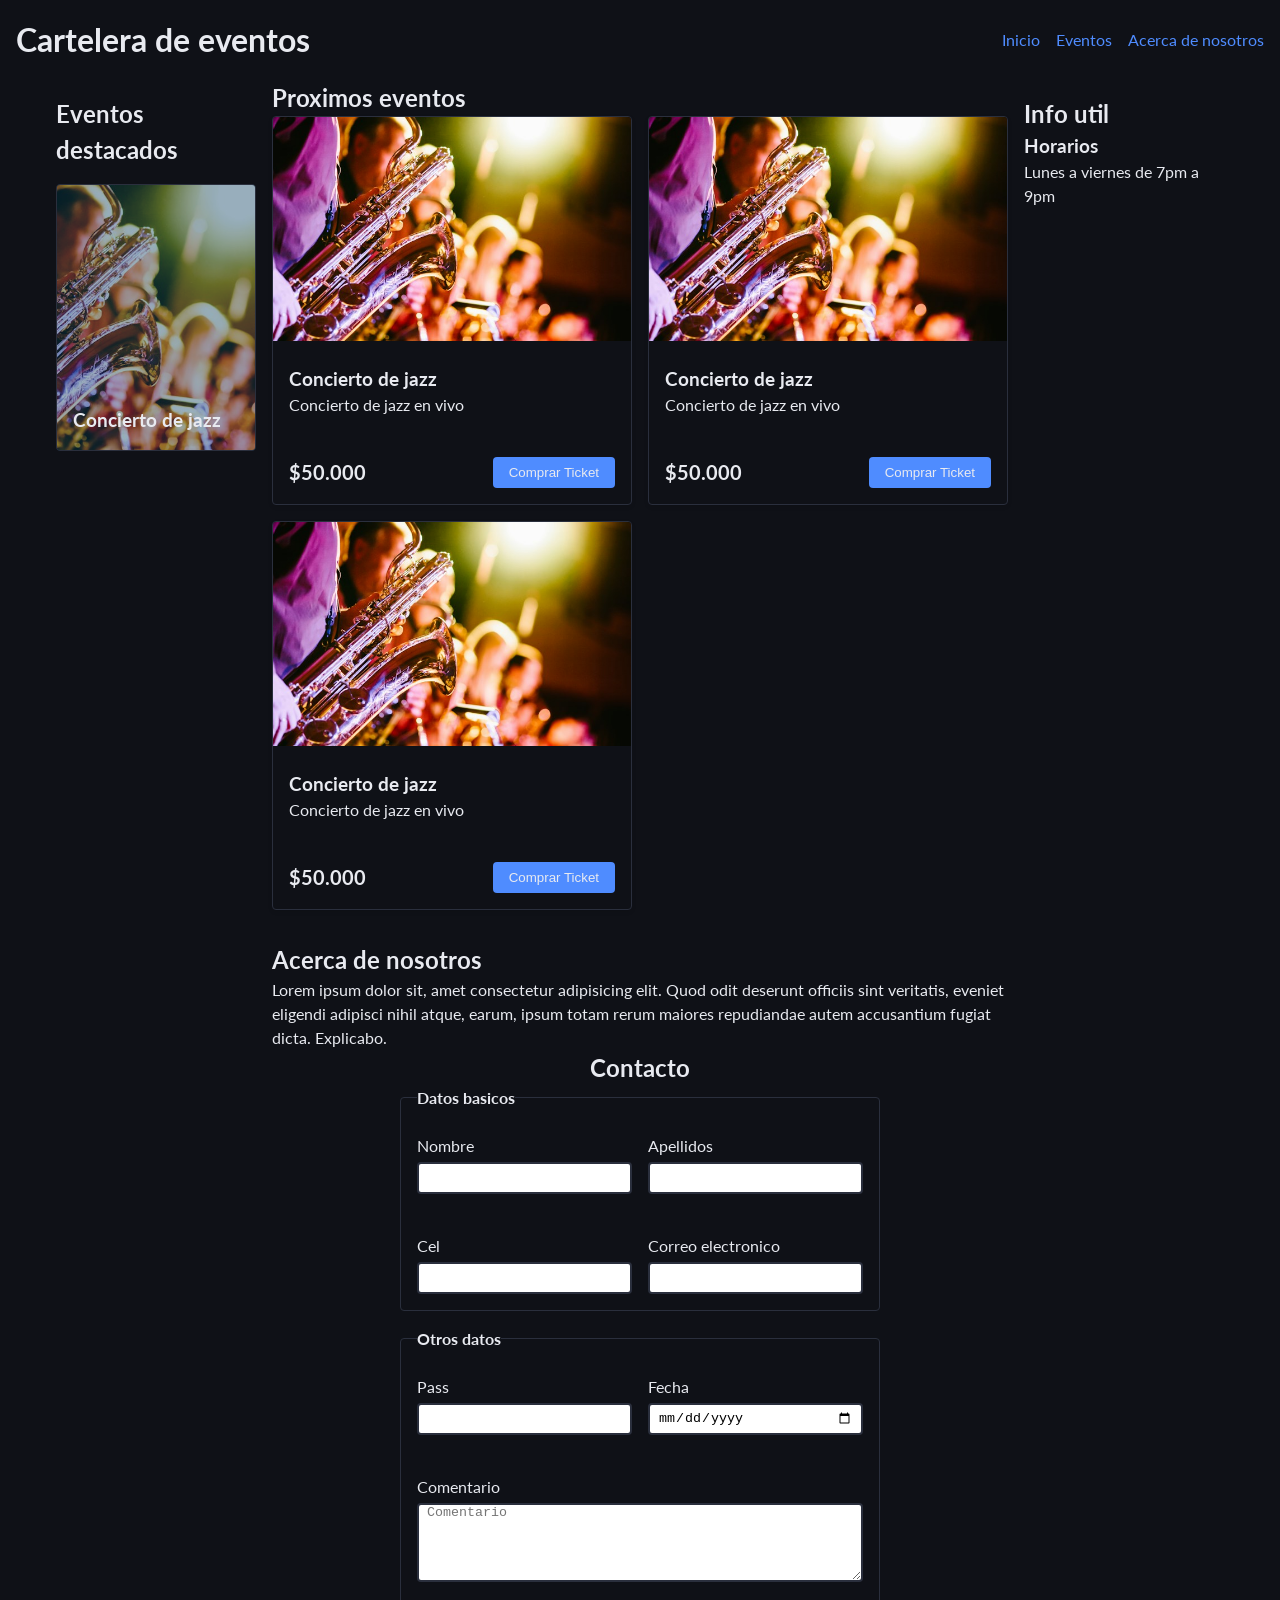
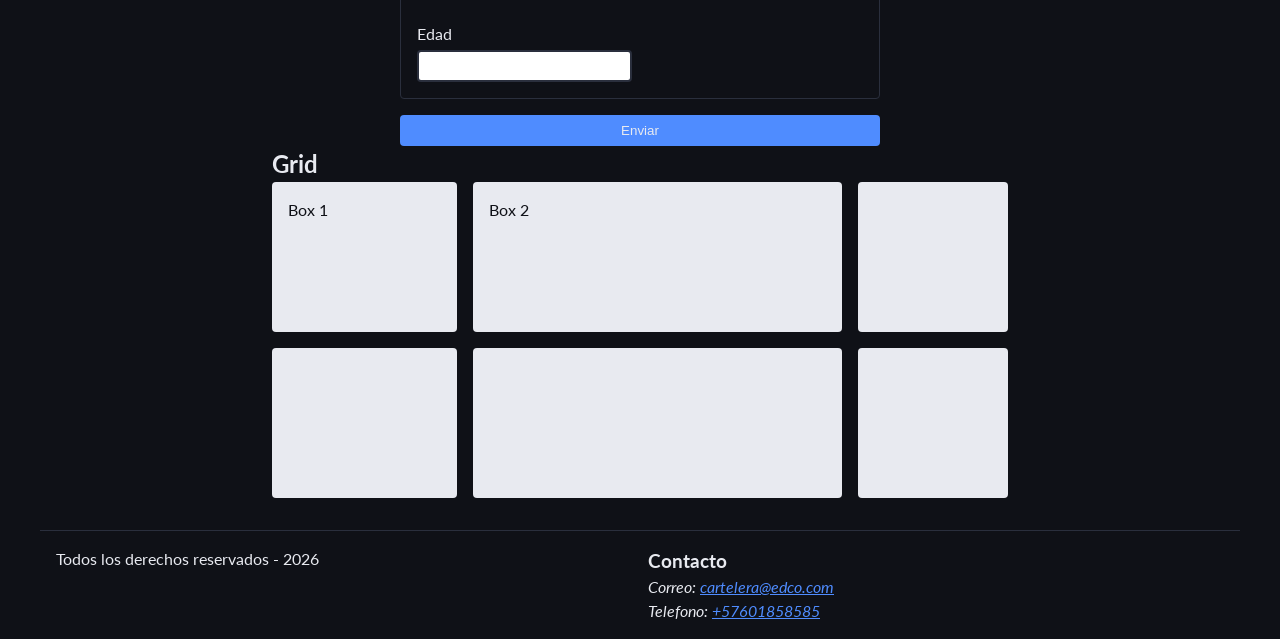
==== index.html @ 7d003e36 "feat: clase-8 Animaciones y transiciones CSS sobre la cartelera: botones, inputs, menú, tarjetas (ho" ====
<!DOCTYPE html>
<html lang="es">
    <head>
        <meta charset="UTF-8">
        <meta name="viewport" content="width=device-width, initial-scale=1.0">
        <meta name="description" content="Cartelera de eventos">
        <title>Cartelera</title>
        <link rel="stylesheet" href="styles.css">
        <link rel="icon" href="favicon.ico" type="image/x-icon">
        <link rel="preconnect" href="https://fonts.googleapis.com">
        <link rel="preconnect" href="https://fonts.gstatic.com" crossorigin>
        <link href="https://fonts.googleapis.com/css2?family=Lato:ital,wght@0,100;0,300;0,400;0,700;0,900;1,100;1,300;1,400;1,700;1,900&display=swap" rel="stylesheet">
        <script src="script.js" defer></script>
    </head>
    <body>
        <header class="header">    
            <h1>Cartelera de eventos</h1>
            <nav>
                <ul class="nav-list">
                    <li><a href="#home">Inicio</a></li>
                    <li><a href="#events">Eventos</a></li>
                    <li><a href="#aboutus">Acerca de nosotros</a></li>
                </ul>
            </nav>
        </header>
        <!-- Layout principal: CSS Grid de 3 columnas (áreas: featured | main | info).
             Cada hijo se posiciona con grid-area, ver .layout en styles.css -->
        <div class="layout">
            <aside class="aside aside--featured">
                <h2>Eventos destacados</h2>
                <!-- Tarjeta 3D: gira con hover (mouse) o focus-within (teclado/touch).
                     Estructura: escenario (perspective) > interior (preserve-3d) > 2 caras -->
                <div class="flip-card" tabindex="0" aria-label="Evento destacado: Concierto de jazz. Pasa el cursor o enfoca para ver detalles">
                    <div class="flip-card-inner">
                        <div class="flip-card-face flip-card-front">
                            <img class="flip-card-image" src="img/jazz.jpg" alt="">
                            <h3>Concierto de jazz</h3>
                        </div>
                        <div class="flip-card-face flip-card-back">
                            <h3>Concierto de jazz</h3>
                            <p>Viernes 2 de octubre, 8 pm</p>
                            <p>Teatro Colón</p>
                            <!-- .btn--pulse: único elemento con animación de pulso en la pantalla -->
                            <button class="btn btn--accent btn--pulse">Comprar</button>
                        </div>
                    </div>
                </div>
            </aside>
            <main id="home" class="main">
                <section id="events">
                    <h2>Proximos eventos</h2>
                    <!-- Grid de tarjetas: columnas automáticas con repeat(auto-fit, minmax()) -->
                    <div class="events-container">
                        <article class="card">
                            <!-- .card-media recorta el zoom de la imagen (overflow: hidden) y posiciona la etiqueta -->
                            <div class="card-media">
                                <img class="card-image" src="img/jazz.jpg" alt="Fila de saxofonistas tocando en un concierto">
                                <span class="card-tag">Ver detalles</span>
                            </div>
                            <div class="card-body">
                                <h3>Concierto de jazz</h3>
                                <p>Concierto de jazz en vivo</p>
                            </div>
                            <div class="card-actions">
                                <span class="card-price">$50.000</span>
                                <button class="btn btn--accent">Comprar Ticket</button>
                            </div>
                        </article>
                        <article class="card">
                            <!-- .card-media recorta el zoom de la imagen (overflow: hidden) y posiciona la etiqueta -->
                            <div class="card-media">
                                <img class="card-image" src="img/jazz.jpg" alt="Fila de saxofonistas tocando en un concierto">
                                <span class="card-tag">Ver detalles</span>
                            </div>
                            <div class="card-body">
                                <h3>Concierto de jazz</h3>
                                <p>Concierto de jazz en vivo</p>
                            </div>
                            <div class="card-actions">
                                <span class="card-price">$50.000</span>
                                <button class="btn btn--accent">Comprar Ticket</button>
                            </div>
                        </article>
                        <article class="card">
                            <!-- .card-media recorta el zoom de la imagen (overflow: hidden) y posiciona la etiqueta -->
                            <div class="card-media">
                                <img class="card-image" src="img/jazz.jpg" alt="Fila de saxofonistas tocando en un concierto">
                                <span class="card-tag">Ver detalles</span>
                            </div>
                            <div class="card-body">
                                <h3>Concierto de jazz</h3>
                                <p>Concierto de jazz en vivo</p>
                            </div>
                            <div class="card-actions">
                                <span class="card-price">$50.000</span>
                                <button class="btn btn--accent">Comprar Ticket</button>
                            </div>
                        </article>
                    </div>
                </section>
                <section id="aboutus" class="reveal">
                    <h2>Acerca de nosotros</h2>
                    <p>Lorem ipsum dolor sit, amet consectetur adipisicing elit. Quod odit deserunt officiis sint veritatis, eveniet eligendi adipisci nihil atque, earum, ipsum totam rerum maiores repudiandae autem accusantium fugiat dicta. Explicabo.</p>
                </section>
                <section id="contact" class="reveal">
                    <h2 class="title--blue">Contacto</h2>
                    <form class="form" action="/test"  method="post" >
                        <fieldset class="form-group">
                            <legend>Datos basicos</legend>
                            <div class="form-field">
                                <label for="nombre">Nombre</label>
                                <input type="text" id="nombre" name="nombre" required>
                            </div>
                            <div class="form-field">
                                <label for="apellido">Apellidos</label>
                                <input type="text" id="apellido" name="apellido" pattern="[A-Z]{3}-[0-9]{3}" required><br>
                            </div>
                            <div class="form-field">
                                <label for="telefono">Cel</label>
                                <input type="tel" id="telefono" name="telefono">
                            </div>
                            <div class="form-field">
                                <label for="email">Correo electronico</label>
                                <input type="email" id="email" name="email">
                            </div>
                        </fieldset>
                        <fieldset class="form-group">
                            <legend>Otros datos</legend>
                            <div class="form-field">
                                <label for="pass">Pass</label>
                                <input type="password" id="pass" name="pass"><br>
                            </div>
                            <div class="form-field">
                                <label for="date">Fecha</label>
                                <input type="date" id="date" name="date"><br>
                            </div>
                            <div class="form-field form-field--full">
                                <label for="comentario">Comentario</label>
                                <textarea rows="5" cols="10" id="comentario" name="comentario" placeholder="Comentario"></textarea><br>
                            </div>
                            <div class="form-field">
                                <label for="edad">Edad</label>
                                <input type="number" name="edad" id="edad" min="18" max="65">
                            </div>
                        </fieldset>

                        <button class="btn btn--accent"  type="submit">Enviar</button>
                    </form>
    
                </section>
                <section class="reveal">
                    <h2>Grid</h2>
                    <!-- Demo: grid explícito de 3 columnas (1fr 2fr 150px) con filas automáticas -->
                    <div class="grid-container">
                        <div class="box">
                            <p>Box 1</p>
                        </div>
                        <div class="box">
                            <p>Box 2</p>
                        </div>
                        <div class="box"></div>
                        <div class="box"></div>
                        <div class="box"></div>
                        <div class="box"></div>
                    </div>
                </section>
            </main>
            <aside class="aside aside--info">
                <h2>Info util</h2>
                <section>
                    <h3>Horarios</h3>
                    <p>Lunes a viernes de 7pm a 9pm</p>
                </section>
            </aside>
        </div>
        <!-- Footer: grid de columnas automáticas (derechos | contacto) -->
        <footer class="footer reveal">
            <p>Todos los derechos reservados - 2026</p>
            <div class="footer-contact">
                <h3>Contacto</h3>
                <address>
                    <p>Correo: <a href="mailto:cartelera@edco.com">cartelera@edco.com</a></p>
                    <p>Telefono: <a href="tel:+57601858585">+57601858585</a></p>
                </address>
            </div>
        </footer>
    </body>
</html>
---- styles.css ----
/* ==========================================================================
   Cartelera de eventos - Hoja de estilos principal
   Estrategia de layout:
   - CSS Grid para layouts bidimensionales (página, columnas, tarjetas, formulario).
   - Flexbox solo para alineaciones en una dimensión (header, nav, acciones de tarjeta).
   ========================================================================== */

/* Variables globales (design tokens) */
:root {
  --primary-color: #2589C9;
  --secondary-color: #063E5F;
  --accent-color: #4f8cff;
  --text-color: #e8eaf0;
  --white-color: #FFFFFF;
  --background-color: #0f1117;
  --border-color: #2a2f3d;
  --success-color: #38c172;
  --error-color: #ff6b6b;
  --space: 1rem;
  --max-width: 1200px;
  --sidebar-width: 12.5rem;   /* ancho de cada columna lateral en el layout */
  --header-offset: 6rem;      /* espacio que dejan los elementos sticky bajo el header */

  /* Tokens de movimiento (clase 8)
     Duraciones cortas para interfaces reactivas: techo 300-500ms.
     ease-out para elementos que entran, ease-in para los que salen. */
  --duration-fast: 150ms;
  --duration-base: 300ms;
  --duration-slow: 500ms;
  --ease-out: cubic-bezier(.22, 1, .36, 1);
  --ease-in-out: ease-in-out;
}

/* Reset/Normalize */
* {
  margin: 0;
  padding: 0;
  box-sizing: border-box;
}

/* Configuración base */
html {
  font-size: 16px;
  background-color: var(--background-color);
  color: var(--text-color);
}

/* --------------------------------------------------------------------------
   Grid de página: header / contenido / footer
   El body es un grid de una sola columna y tres filas. La fila central (1fr)
   absorbe el espacio sobrante, de modo que el footer siempre queda al final
   aunque haya poco contenido ("sticky footer").
   -------------------------------------------------------------------------- */
body {
  display: grid;
  /* minmax(0, 1fr): la columna nunca crece más que el viewport aunque un hijo
     tenga contenido ancho (evita scroll horizontal en móvil) */
  grid-template-columns: minmax(0, 1fr);
  grid-template-rows: auto 1fr auto; /* header | .layout | footer */
  min-height: 100vh;
  font-family: 'Lato', sans-serif;
  font-weight: 400;
  font-style: normal;
  background-color: var(--background-color);
  color: var(--text-color);
  line-height: 1.5;
}

h1, h2, h3 {
  color: var(--text-color);
}

a {
  color: var(--accent-color);
}

/* --------------------------------------------------------------------------
   Header (fila 1 del grid del body)
   Flexbox es suficiente aquí: solo alineamos título y nav en una línea.
   -------------------------------------------------------------------------- */
.header {
  display: flex;
  flex-wrap: wrap; /* en pantallas angostas el nav baja a una segunda línea */
  justify-content: space-between;
  align-items: center;
  gap: .5rem 1rem;
  position: sticky;
  top: 0;
  z-index: 10; /* que quede por encima de las tarjetas al hacer scroll */
  padding: 1rem;
  background-color: var(--background-color);
}

.nav-list {
  display: flex;
  flex-wrap: wrap;
  gap: 1rem;
  list-style: none;
}

/* Subrayado animado con ::after.
   La slide anima width 0 -> 100% (provoca reflow); aquí usamos transform: scaleX,
   que se compone en GPU y cumple la regla "mueve con transform, no con width". */
.nav-list a {
  position: relative;
  padding-bottom: .25rem;
  text-decoration: none;
}

.nav-list a::after {
  content: '';
  position: absolute;
  left: 0;
  bottom: 0;
  width: 100%;              /* tamaño final fijo, lo que se anima es la escala */
  height: 2px;
  background-color: var(--accent-color);
  transform: scaleX(0);
  transform-origin: left;   /* la línea crece desde la izquierda */
  transition: transform var(--duration-base) var(--ease-out);
}

.nav-list a:hover::after,
.nav-list a:focus-visible::after {
  transform: scaleX(1);
}

/* --------------------------------------------------------------------------
   Layout de contenido (fila 2 del grid del body): 3 columnas con áreas nombradas
   
   |  featured  |        main        |   info   |
   
   - minmax(0, 1fr) evita que la columna central crezca por contenido ancho
     (por defecto 1fr equivale a minmax(auto, 1fr) y puede desbordar).
   - align-items: start evita que los asides se estiren a toda la altura de la
     fila; sin esto, position: sticky no tiene espacio para "pegarse".
   -------------------------------------------------------------------------- */
.layout {
  display: grid;
  grid-template-columns: var(--sidebar-width) minmax(0, 1fr) var(--sidebar-width);
  grid-template-areas: "featured main info";
  column-gap: 1rem;
  align-items: start;
  width: 100%;
  max-width: var(--max-width);
  margin: 0 auto;
  padding: 0 1rem;
}

/* Cada hijo del layout se ubica por nombre de área, no por orden en el HTML */
.main {
  grid-area: main;
}

.aside {
  position: sticky;
  top: var(--header-offset);
}

.aside--featured {
  grid-area: featured;
}

.aside--info {
  grid-area: info;
}

/* Tablet: el contenido principal ocupa todo el ancho y los asides bajan en 2 columnas */
@media (max-width: 900px) {
  .layout {
    grid-template-columns: repeat(2, minmax(0, 1fr));
    grid-template-areas:
      "main     main"
      "featured info";
    row-gap: 2rem;
  }

  /* En filas apiladas ya no tiene sentido el sticky */
  .aside {
    position: static;
  }
}

/* Móvil: una sola columna, en orden de lectura */
@media (max-width: 600px) {
  .layout {
    grid-template-columns: minmax(0, 1fr);
    grid-template-areas:
      "main"
      "featured"
      "info";
  }
}

/* --------------------------------------------------------------------------
   Sección de eventos: grid de tarjetas responsive sin media queries
   repeat(auto-fit, minmax(...)) crea tantas columnas como quepan de mínimo
   18rem y reparte el sobrante. min(18rem, 100%) evita desbordar en pantallas
   más angostas que 18rem.
   -------------------------------------------------------------------------- */
#events {
  margin-bottom: 2rem;
}

.events-container {
  display: grid;
  grid-template-columns: repeat(auto-fit, minmax(min(18rem, 100%), 1fr));
  gap: 1rem;
}

/* Card: grid de 3 filas (imagen | cuerpo | acciones).
   La fila central en 1fr empuja las acciones al fondo, así todas las tarjetas
   de una misma fila alinean su botón aunque el texto tenga distinta longitud. */
.card {
  display: grid;
  grid-template-rows: auto 1fr auto;
  gap: .5rem;
  border: 1px solid var(--border-color);
  border-radius: 4px;
  box-shadow: 0 2px 4px rgba(0, 0, 0, 0.1);
  overflow: hidden;
  /* La transición se declara en el estado BASE, no en :hover,
     para que también se anime al salir del hover */
  transition:
    transform var(--duration-base) var(--ease-out),
    box-shadow var(--duration-base) ease;
  /* Entrada escalonada: cada tarjeta ejecuta fade-up con un delay distinto.
     "both" (animation-fill-mode) aplica el primer keyframe antes de empezar
     y conserva el último al terminar: evita el parpadeo inicial. */
  animation: fade-up .6s var(--ease-out) both;
}

.card:nth-child(1) { animation-delay: .1s; }
.card:nth-child(2) { animation-delay: .2s; }
.card:nth-child(3) { animation-delay: .3s; }

/* Elevación: translateY + sombra más profunda. No usamos top ni margin. */
.card:hover {
  transform: translateY(-5px);
  box-shadow: 0 10px 20px rgba(0, 0, 0, 0.35);
}

/* Contenedor de la imagen: recorta el zoom y posiciona la etiqueta */
.card-media {
  position: relative;
  overflow: hidden;
}

.card-image {
  display: block;
  width: 100%;
  object-fit: cover;
  aspect-ratio: 16 / 10;
  transition:
    transform var(--duration-slow) ease,
    filter var(--duration-slow) ease;
}

/* Patrón galería: el hover del PADRE dispara cambios en los HIJOS */
.card:hover .card-image {
  transform: scale(1.08);
  filter: brightness(1.1) contrast(1.05);
}

/* Etiqueta que sube desde abajo. La slide anima bottom: -100% -> 0;
   aquí translateY(100%) -> 0 hace lo mismo sin recalcular layout. */
.card-tag {
  position: absolute;
  left: 0;
  right: 0;
  bottom: 0;
  padding: .5rem 1rem;
  background-color: rgba(0, 0, 0, 0.7);
  color: var(--white-color);
  font-size: .875rem;
  transform: translateY(100%);
  transition: transform var(--duration-base) var(--ease-out);
}

.card:hover .card-tag {
  transform: translateY(0);
}

.card-body {
  padding: 1rem;
}

/* Acciones: una sola línea, precio a la izquierda y botón a la derecha */
.card-actions {
  padding: 1rem;
  display: flex;
  justify-content: space-between;
  align-items: center;
}

.card-price {
  font-weight: bold;
  font-size: 1.25rem;
}

/* --------------------------------------------------------------------------
   Formulario de contacto
   -------------------------------------------------------------------------- */
#contact {
  display: flex;
  flex-direction: column;
  align-items: center;
}

.form {
  display: flex;
  flex-direction: column;
  gap: 1rem;
  width: min(30rem, 100%); /* nunca más ancho que su contenedor */
}

/* :focus es accesibilidad: reemplazamos el outline por un borde + halo
   animados, nunca lo eliminamos sin sustituto */
form input,
form textarea {
  border: 2px solid var(--border-color);
  border-radius: 4px;
  padding: 0 .5rem;
  transition:
    border-color var(--duration-base) ease,
    box-shadow var(--duration-base) ease;
}

form input {
  height: 2rem;
}

form input:focus,
form textarea:focus {
  outline: none;
  border-color: var(--accent-color);
  box-shadow: 0 0 0 3px rgba(79, 140, 255, 0.25);
}

/* Cada fieldset es un grid de campos: 2 columnas en desktop, 1 en móvil,
   calculado automáticamente con auto-fit. */
.form-group {
  display: grid;
  grid-template-columns: repeat(auto-fit, minmax(min(12rem, 100%), 1fr));
  gap: .75rem 1rem;
  padding: 1rem;
  border: 1px solid var(--border-color);
  border-radius: 4px;
}

.form-group legend {
  font-weight: bold;
  margin-bottom: .5rem;
}

/* Campo: etiqueta encima del input */
.form-field {
  display: flex;
  flex-direction: column;
  gap: .25rem;
}

/* Campos anchos (ej. textarea) ocupan todas las columnas del fieldset */
.form-field--full {
  grid-column: 1 / -1;
}

/* --------------------------------------------------------------------------
   Sección demo "Grid"
   - Columnas mixtas: fracciones (1fr, 2fr) y una fija de 150px.
   - grid-auto-rows define la altura de las filas implícitas, en lugar de fijar
     un height al contenedor, para que crezcan si el contenido lo necesita.
   -------------------------------------------------------------------------- */
.grid-container {
  display: grid;
  grid-template-columns: 1fr 2fr 150px;
  grid-auto-rows: minmax(150px, auto);
  gap: 1rem;
}

.box {
  /* Variables CSS como "parámetros" de la transformación.
     El hover cambia las variables, no el transform: un solo lugar que ajustar.
     Prueba en consola: document.documentElement.style.setProperty('--escala', '1.5') */
  --escala: 1;
  --rotacion: 0deg;
  padding: 1rem;
  border-radius: 4px;
  background-color: var(--text-color);
  color: var(--background-color); /* contraste: fondo claro, texto oscuro */
  transform: scale(var(--escala)) rotate(var(--rotacion));
  transition: transform var(--duration-base) var(--ease-out);
}

.box:hover {
  --escala: 1.05;
  --rotacion: 2deg;
}

/* --------------------------------------------------------------------------
   Footer (fila 3 del grid del body)
   Columnas automáticas: derechos y contacto lado a lado, apilados en móvil.
   -------------------------------------------------------------------------- */
.footer {
  display: grid;
  grid-template-columns: repeat(auto-fit, minmax(min(15rem, 100%), 1fr));
  gap: 1rem;
  width: 100%;
  max-width: var(--max-width);
  margin: 2rem auto 0;
  padding: 1rem;
  border-top: 1px solid var(--border-color);
}

/* --------------------------------------------------------------------------
   Botones
   -------------------------------------------------------------------------- */
/* transition: [propiedad] [duración] [timing-function] [delay]
   Dos propiedades con duraciones distintas en la misma declaración. */
.btn {
  padding: .5rem 1rem;
  border: none;
  border-radius: 4px;
  cursor: pointer;
  transition:
    background-color var(--duration-base) ease,
    transform var(--duration-fast) ease;
}

/* :hover -> se eleva; :active -> vuelve a su sitio mientras se pulsa */
.btn:hover {
  transform: translateY(-3px);
}

.btn:active {
  transform: translateY(0);
}

/* Foco visible solo con teclado (focus-visible), no al hacer clic */
.btn:focus-visible {
  outline: 2px solid var(--white-color);
  outline-offset: 2px;
}

.btn--primary {
  background-color: var(--primary-color);
}

.btn--secondary {
  background-color: var(--secondary-color);
}

.btn--accent {
  background-color: var(--accent-color);
  color: var(--text-color);
}

.btn--accent:hover {
  background-color: var(--primary-color);
}

/* Pulso: llama la atención sobre UNA acción principal. Si todo pulsa, nada destaca. */
.btn--pulse {
  animation: pulso 2s infinite;
}

/* ==========================================================================
   Animaciones (clase 8)
   Criterio: solo animamos transform, opacity, color, filter y box-shadow.
   Nunca width, height, top o left (provocan reflow en cada frame).
   ========================================================================== */

/* --------------------------------------------------------------------------
   @keyframes: dos pasos. 1) declarar la secuencia, 2) aplicarla con animation.
   Error común: declarar el @keyframes y olvidar la propiedad animation.
   -------------------------------------------------------------------------- */

/* Entrada: aparece subiendo. from/to equivale a 0%/100%. */
@keyframes fade-up {
  from {
    opacity: 0;
    transform: translateY(20px);
  }
  to {
    opacity: 1;
    transform: none;
  }
}

/* Pulso: el halo (box-shadow con spread) crece y se desvanece */
@keyframes pulso {
  0% {
    transform: scale(1);
    box-shadow: 0 0 0 0 rgba(79, 140, 255, 0.7);
  }
  70% {
    transform: scale(1.05);
    box-shadow: 0 0 0 10px rgba(79, 140, 255, 0);
  }
  100% {
    transform: scale(1);
    box-shadow: 0 0 0 0 rgba(79, 140, 255, 0);
  }
}

/* --------------------------------------------------------------------------
   Tarjeta 3D (Eventos destacados)
   Tres piezas: perspective en el escenario (padre), transform-style: preserve-3d
   en el interior que gira, y backface-visibility: hidden en cada cara.
   -------------------------------------------------------------------------- */
.flip-card {
  perspective: 1000px;      /* profundidad: menor valor = efecto más exagerado */
  aspect-ratio: 3 / 4;
  margin-top: 1rem;
  cursor: pointer;
  border-radius: 4px;
}

.flip-card:focus-visible {
  outline: 2px solid var(--accent-color);
  outline-offset: 4px;
}

.flip-card-inner {
  position: relative;
  height: 100%;
  transform-style: preserve-3d;   /* los hijos conservan su posición en 3D */
  transition: transform .8s var(--ease-in-out);
  /* will-change reserva memoria en GPU: úsalo solo en elementos concretos
     que sabes que se animarán, nunca en un selector global */
  will-change: transform;
}

/* El giro lo dispara el hover del escenario o el foco (teclado / touch) */
.flip-card:hover .flip-card-inner,
.flip-card:focus-within .flip-card-inner {
  transform: rotateY(180deg);
}

.flip-card-face {
  position: absolute;
  inset: 0;                       /* top/right/bottom/left: 0 */
  display: grid;
  align-content: end;
  gap: .5rem;
  padding: 1rem;
  border: 1px solid var(--border-color);
  border-radius: 4px;
  overflow: hidden;
  backface-visibility: hidden;    /* oculta la cara cuando está de espaldas */
}

.flip-card-front {
  background-color: var(--secondary-color);
}

.flip-card-image {
  position: absolute;
  inset: 0;
  width: 100%;
  height: 100%;
  object-fit: cover;
  opacity: .6;
}

.flip-card-front h3 {
  position: relative;             /* por encima de la imagen */
}

/* La cara trasera nace ya girada 180°; al girar el interior queda de frente */
.flip-card-back {
  background-color: var(--secondary-color);
  transform: rotateY(180deg);
}

/* --------------------------------------------------------------------------
   Reveal al hacer scroll
   CSS define los dos estados; script.js solo añade la clase .is-visible con
   Intersection Observer. El prefijo .js (puesto por el script) garantiza que
   si JavaScript no carga, el contenido se ve igual.
   -------------------------------------------------------------------------- */
.js .reveal {
  opacity: 0;
  transform: translateY(30px);
  transition:
    opacity .6s ease,
    transform .6s var(--ease-out);
}

.js .reveal.is-visible {
  opacity: 1;
  transform: none;
}

/* --------------------------------------------------------------------------
   Accesibilidad: movimiento reducido
   Usuarios con trastornos vestibulares activan esta preferencia en el SO.
   Casi eliminamos duraciones (0.01ms en vez de 0 para que los eventos
   transitionend/animationend sigan disparándose) y mostramos todo el contenido.
   -------------------------------------------------------------------------- */
@media (prefers-reduced-motion: reduce) {
  *,
  *::before,
  *::after {
    animation-duration: .01ms !important;
    animation-iteration-count: 1 !important;
    transition-duration: .01ms !important;
  }

  .js .reveal {
    opacity: 1;
    transform: none;
  }
}
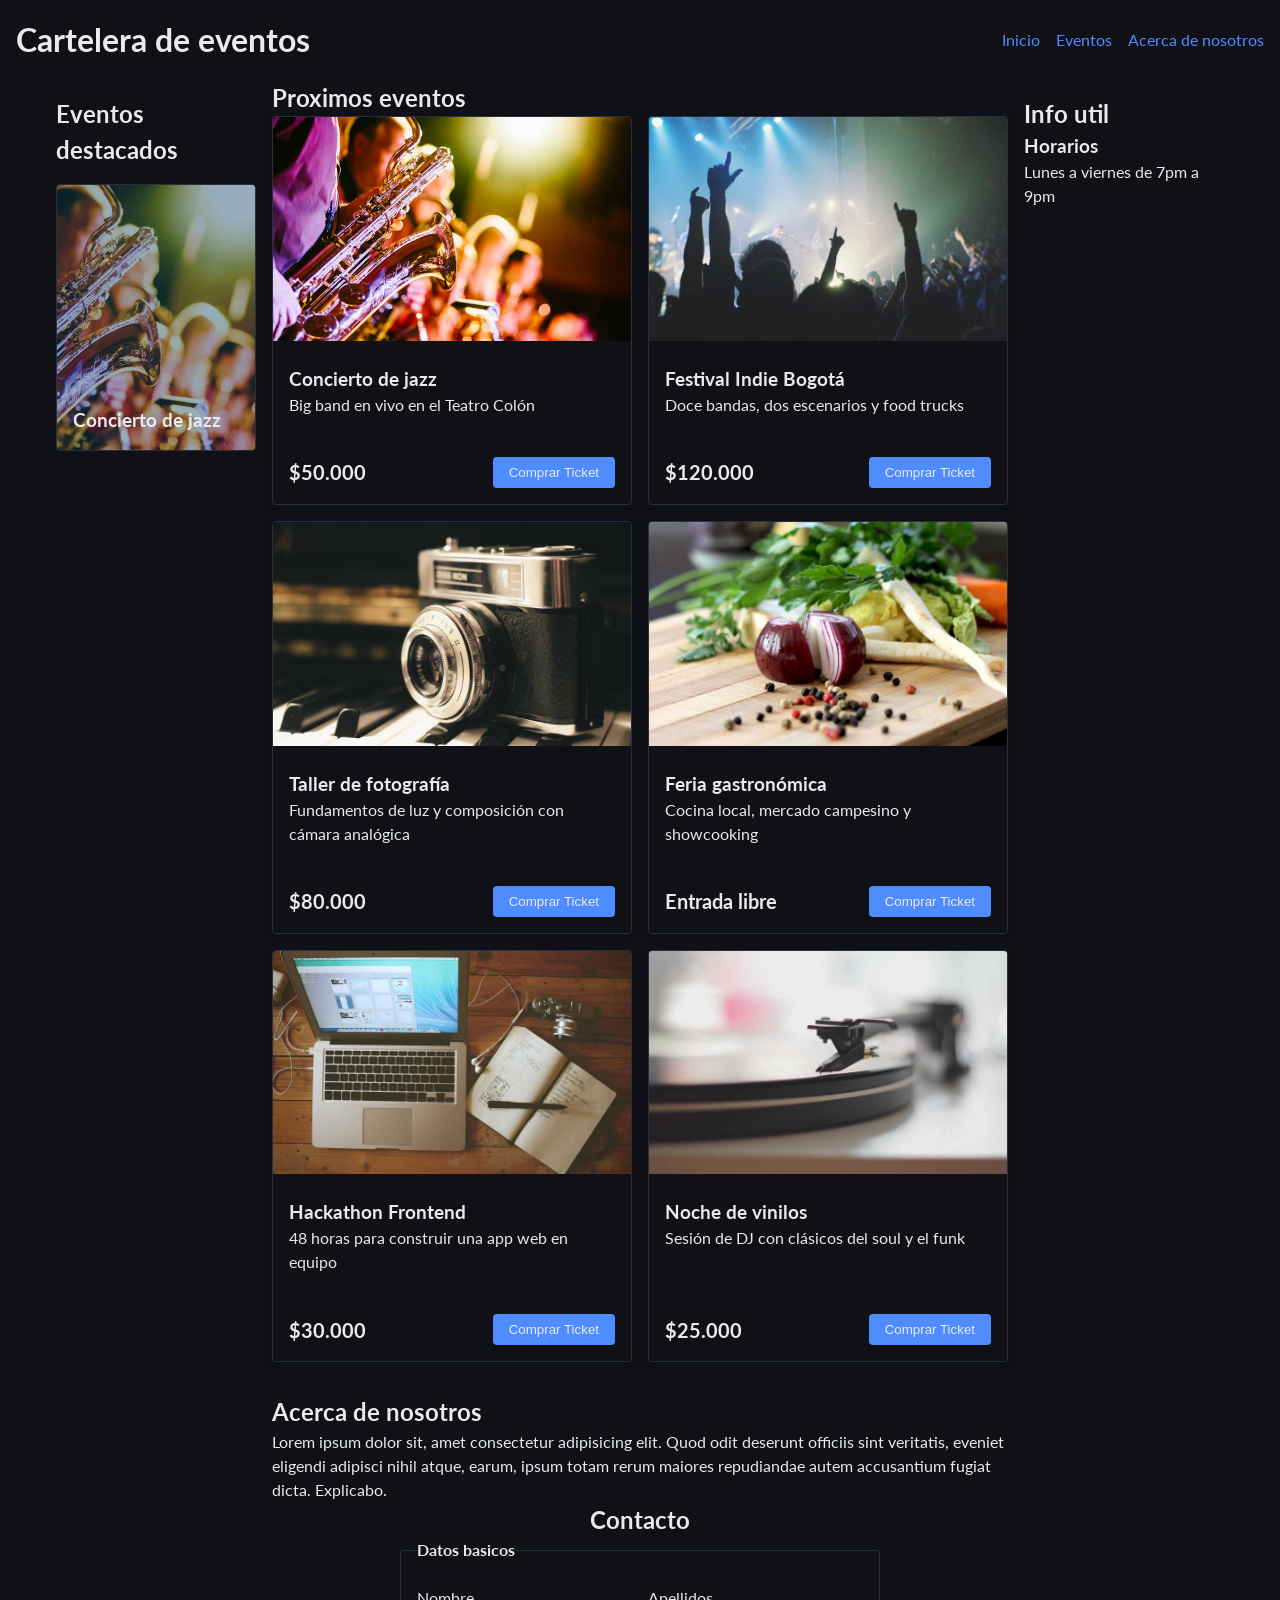
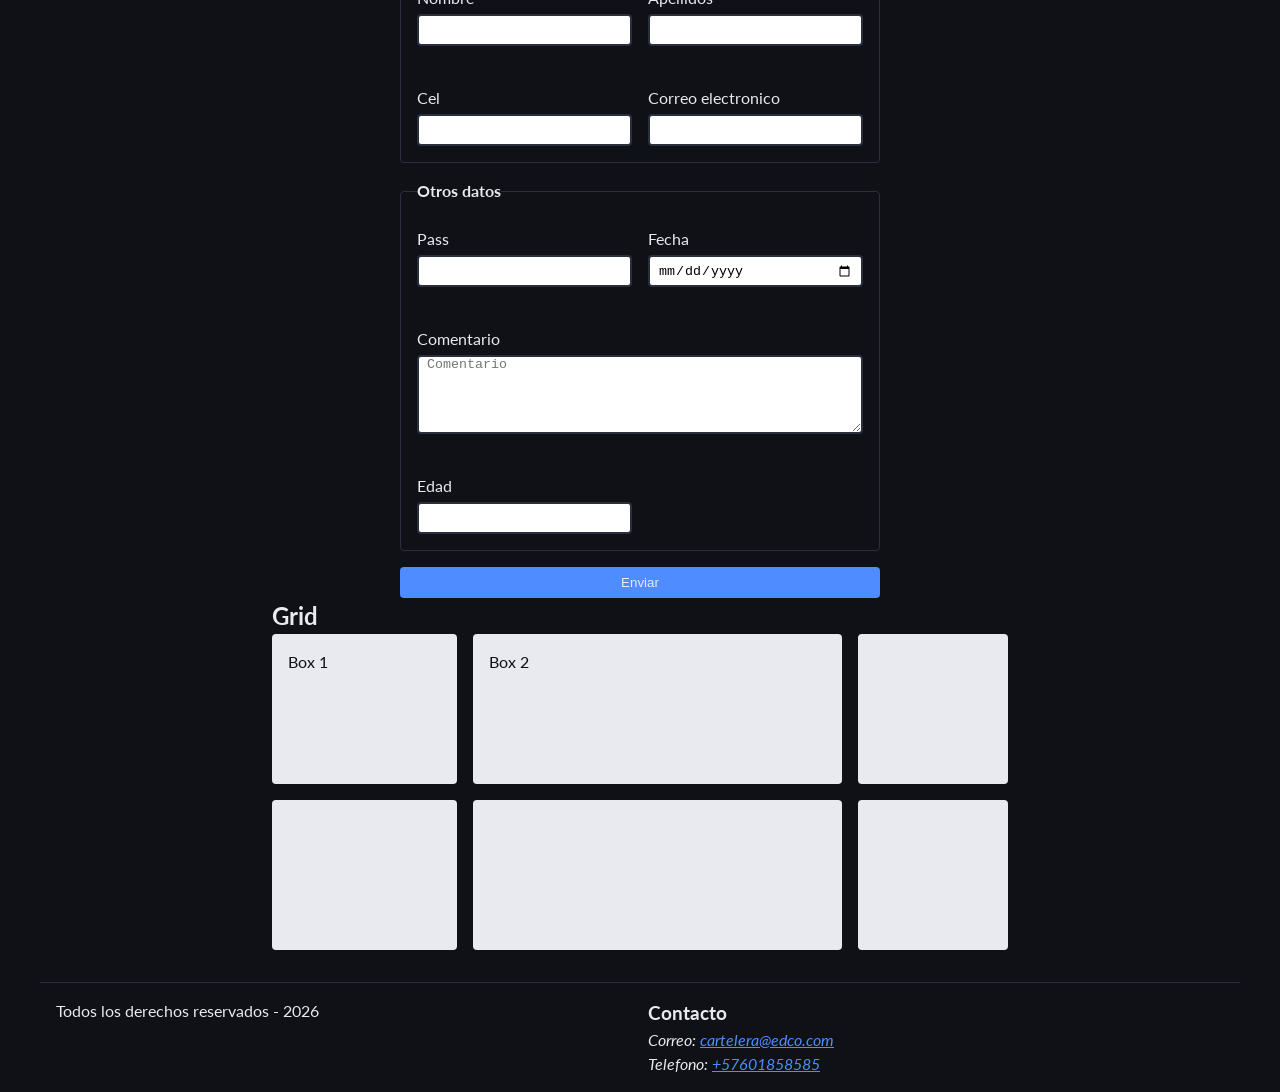
==== commit cb34cf0d: "feat: seis eventos con imágenes propias Amplía la cartelera a 6 eventos distintos con imagen, título" ====
--- a/index.html
+++ b/index.html
@@ -49,17 +49,18 @@
             <main id="home" class="main">
                 <section id="events">
                     <h2>Proximos eventos</h2>
-                    <!-- Grid de tarjetas: columnas automáticas con repeat(auto-fit, minmax()) -->
+                    <!-- Grid de tarjetas: columnas automáticas con repeat(auto-fit, minmax()).
+                         Imágenes: img/jazz.jpg (original) y las demás de picsum.photos (fotos de Unsplash, uso libre) -->
                     <div class="events-container">
-                        <article class="card">
-                            <!-- .card-media recorta el zoom de la imagen (overflow: hidden) y posiciona la etiqueta -->
+                        <!-- .card-media recorta el zoom de la imagen (overflow: hidden) y posiciona la etiqueta -->
+                        <article class="card">
                             <div class="card-media">
                                 <img class="card-image" src="img/jazz.jpg" alt="Fila de saxofonistas tocando en un concierto">
                                 <span class="card-tag">Ver detalles</span>
                             </div>
                             <div class="card-body">
                                 <h3>Concierto de jazz</h3>
-                                <p>Concierto de jazz en vivo</p>
+                                <p>Big band en vivo en el Teatro Colón</p>
                             </div>
                             <div class="card-actions">
                                 <span class="card-price">$50.000</span>
@@ -67,32 +68,72 @@
                             </div>
                         </article>
                         <article class="card">
-                            <!-- .card-media recorta el zoom de la imagen (overflow: hidden) y posiciona la etiqueta -->
-                            <div class="card-media">
-                                <img class="card-image" src="img/jazz.jpg" alt="Fila de saxofonistas tocando en un concierto">
-                                <span class="card-tag">Ver detalles</span>
-                            </div>
-                            <div class="card-body">
-                                <h3>Concierto de jazz</h3>
-                                <p>Concierto de jazz en vivo</p>
-                            </div>
-                            <div class="card-actions">
-                                <span class="card-price">$50.000</span>
-                                <button class="btn btn--accent">Comprar Ticket</button>
-                            </div>
-                        </article>
-                        <article class="card">
-                            <!-- .card-media recorta el zoom de la imagen (overflow: hidden) y posiciona la etiqueta -->
-                            <div class="card-media">
-                                <img class="card-image" src="img/jazz.jpg" alt="Fila de saxofonistas tocando en un concierto">
-                                <span class="card-tag">Ver detalles</span>
-                            </div>
-                            <div class="card-body">
-                                <h3>Concierto de jazz</h3>
-                                <p>Concierto de jazz en vivo</p>
-                            </div>
-                            <div class="card-actions">
-                                <span class="card-price">$50.000</span>
+                            <div class="card-media">
+                                <img class="card-image" src="img/festival.jpg" alt="Público con las manos arriba frente a un escenario iluminado">
+                                <span class="card-tag">Ver detalles</span>
+                            </div>
+                            <div class="card-body">
+                                <h3>Festival Indie Bogotá</h3>
+                                <p>Doce bandas, dos escenarios y food trucks</p>
+                            </div>
+                            <div class="card-actions">
+                                <span class="card-price">$120.000</span>
+                                <button class="btn btn--accent">Comprar Ticket</button>
+                            </div>
+                        </article>
+                        <article class="card">
+                            <div class="card-media">
+                                <img class="card-image" src="img/fotografia.jpg" alt="Cámara analógica antigua sobre una mesa">
+                                <span class="card-tag">Ver detalles</span>
+                            </div>
+                            <div class="card-body">
+                                <h3>Taller de fotografía</h3>
+                                <p>Fundamentos de luz y composición con cámara analógica</p>
+                            </div>
+                            <div class="card-actions">
+                                <span class="card-price">$80.000</span>
+                                <button class="btn btn--accent">Comprar Ticket</button>
+                            </div>
+                        </article>
+                        <article class="card">
+                            <div class="card-media">
+                                <img class="card-image" src="img/cocina.jpg" alt="Cebollas, hierbas y especias sobre una tabla de madera">
+                                <span class="card-tag">Ver detalles</span>
+                            </div>
+                            <div class="card-body">
+                                <h3>Feria gastronómica</h3>
+                                <p>Cocina local, mercado campesino y showcooking</p>
+                            </div>
+                            <div class="card-actions">
+                                <span class="card-price">Entrada libre</span>
+                                <button class="btn btn--accent">Comprar Ticket</button>
+                            </div>
+                        </article>
+                        <article class="card">
+                            <div class="card-media">
+                                <img class="card-image" src="img/tecnologia.jpg" alt="Portátil abierto junto a un cuaderno de notas">
+                                <span class="card-tag">Ver detalles</span>
+                            </div>
+                            <div class="card-body">
+                                <h3>Hackathon Frontend</h3>
+                                <p>48 horas para construir una app web en equipo</p>
+                            </div>
+                            <div class="card-actions">
+                                <span class="card-price">$30.000</span>
+                                <button class="btn btn--accent">Comprar Ticket</button>
+                            </div>
+                        </article>
+                        <article class="card">
+                            <div class="card-media">
+                                <img class="card-image" src="img/vinilos.jpg" alt="Aguja de un tocadiscos sobre un vinilo">
+                                <span class="card-tag">Ver detalles</span>
+                            </div>
+                            <div class="card-body">
+                                <h3>Noche de vinilos</h3>
+                                <p>Sesión de DJ con clásicos del soul y el funk</p>
+                            </div>
+                            <div class="card-actions">
+                                <span class="card-price">$25.000</span>
                                 <button class="btn btn--accent">Comprar Ticket</button>
                             </div>
                         </article>
--- a/styles.css
+++ b/styles.css
@@ -233,6 +233,9 @@
 .card:nth-child(1) { animation-delay: .1s; }
 .card:nth-child(2) { animation-delay: .2s; }
 .card:nth-child(3) { animation-delay: .3s; }
+.card:nth-child(4) { animation-delay: .4s; }
+.card:nth-child(5) { animation-delay: .5s; }
+.card:nth-child(6) { animation-delay: .6s; }
 
 /* Elevación: translateY + sombra más profunda. No usamos top ni margin. */
 .card:hover {
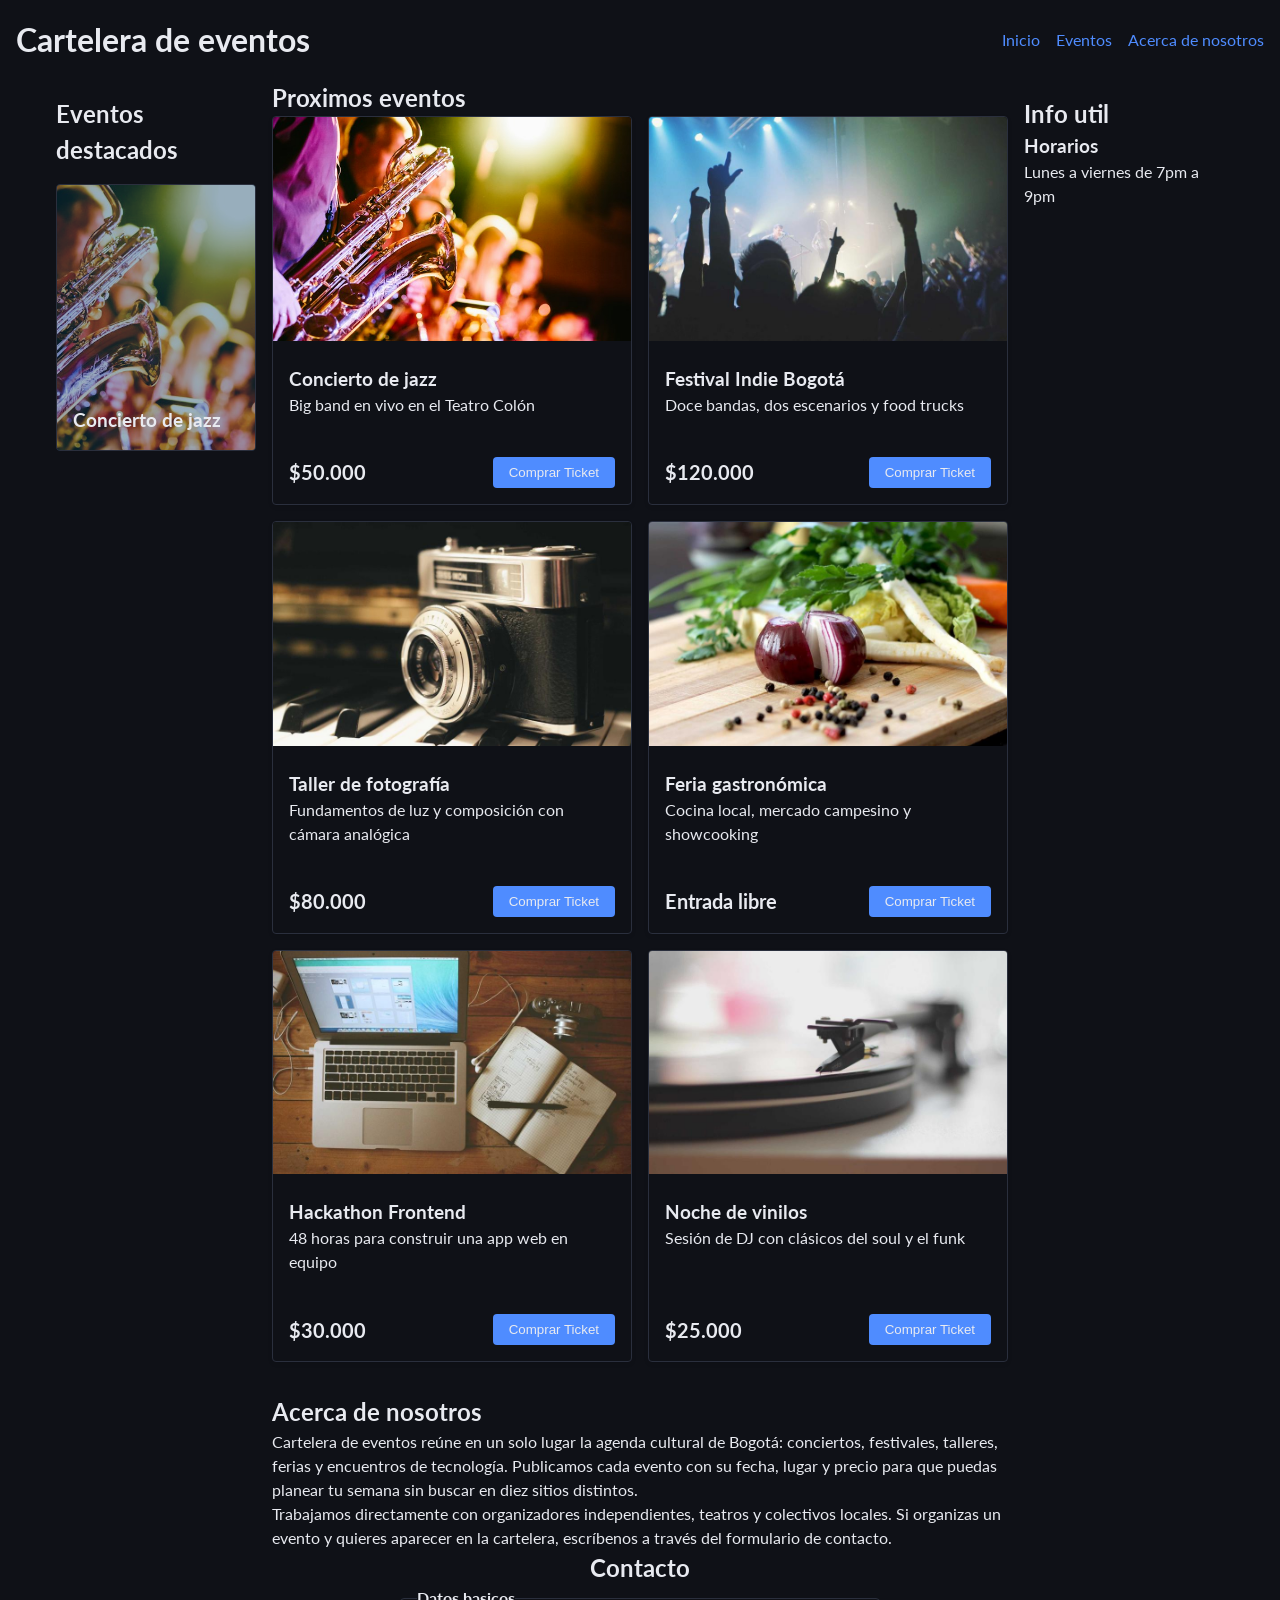
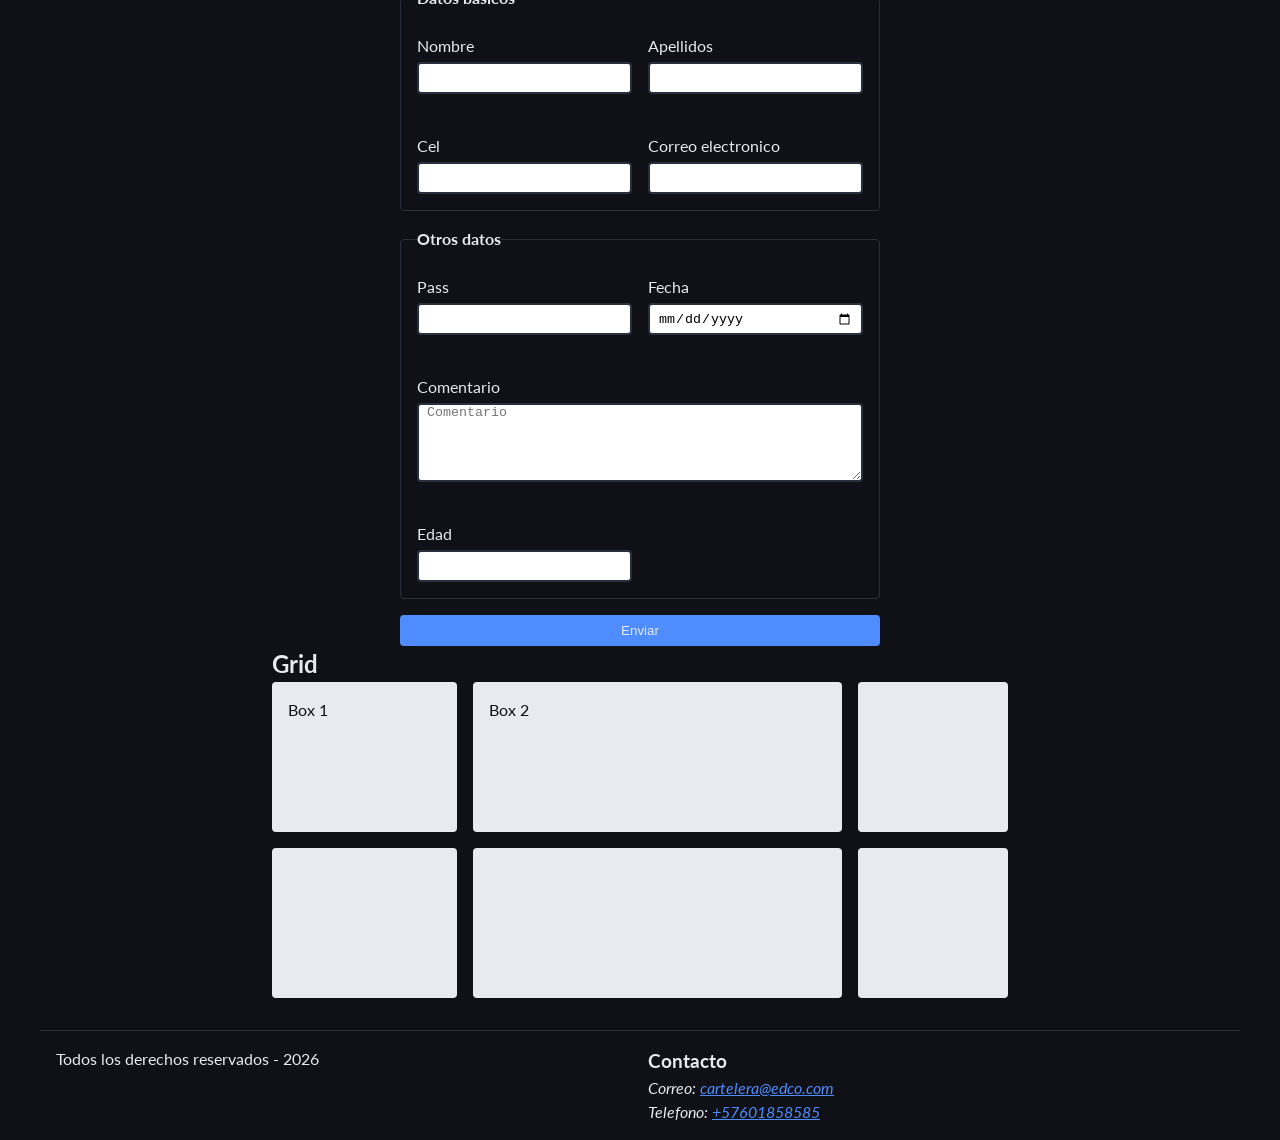
==== commit fe00721d: "feat: texto de Acerca de nosotros y favicon SVG Co-Authored-By: Claude Fable 5.1 <noreply@anthropic." ====
--- a/index.html
+++ b/index.html
@@ -6,7 +6,7 @@
         <meta name="description" content="Cartelera de eventos">
         <title>Cartelera</title>
         <link rel="stylesheet" href="styles.css">
-        <link rel="icon" href="favicon.ico" type="image/x-icon">
+        <link rel="icon" href="favicon.svg" type="image/svg+xml">
         <link rel="preconnect" href="https://fonts.googleapis.com">
         <link rel="preconnect" href="https://fonts.gstatic.com" crossorigin>
         <link href="https://fonts.googleapis.com/css2?family=Lato:ital,wght@0,100;0,300;0,400;0,700;0,900;1,100;1,300;1,400;1,700;1,900&display=swap" rel="stylesheet">
@@ -141,7 +141,8 @@
                 </section>
                 <section id="aboutus" class="reveal">
                     <h2>Acerca de nosotros</h2>
-                    <p>Lorem ipsum dolor sit, amet consectetur adipisicing elit. Quod odit deserunt officiis sint veritatis, eveniet eligendi adipisci nihil atque, earum, ipsum totam rerum maiores repudiandae autem accusantium fugiat dicta. Explicabo.</p>
+                    <p>Cartelera de eventos reúne en un solo lugar la agenda cultural de Bogotá: conciertos, festivales, talleres, ferias y encuentros de tecnología. Publicamos cada evento con su fecha, lugar y precio para que puedas planear tu semana sin buscar en diez sitios distintos.</p>
+                    <p>Trabajamos directamente con organizadores independientes, teatros y colectivos locales. Si organizas un evento y quieres aparecer en la cartelera, escríbenos a través del formulario de contacto.</p>
                 </section>
                 <section id="contact" class="reveal">
                     <h2 class="title--blue">Contacto</h2>
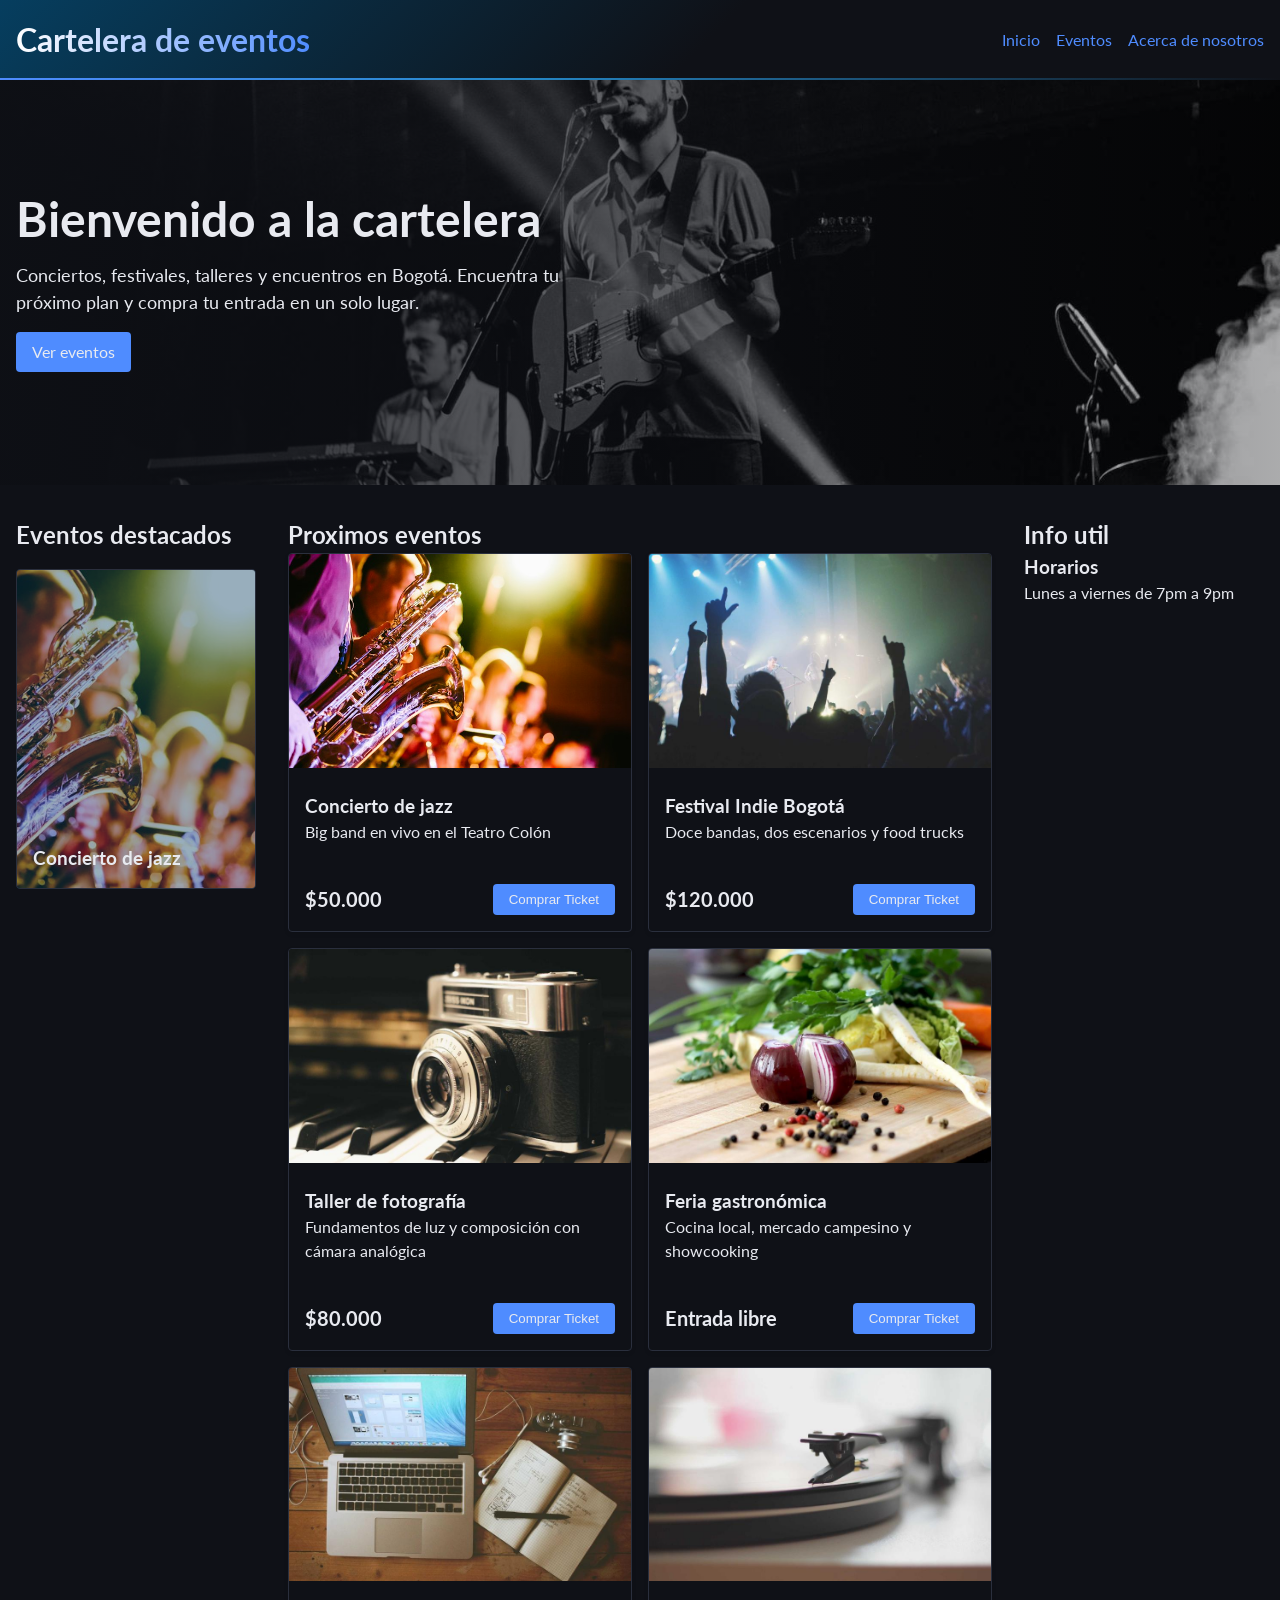
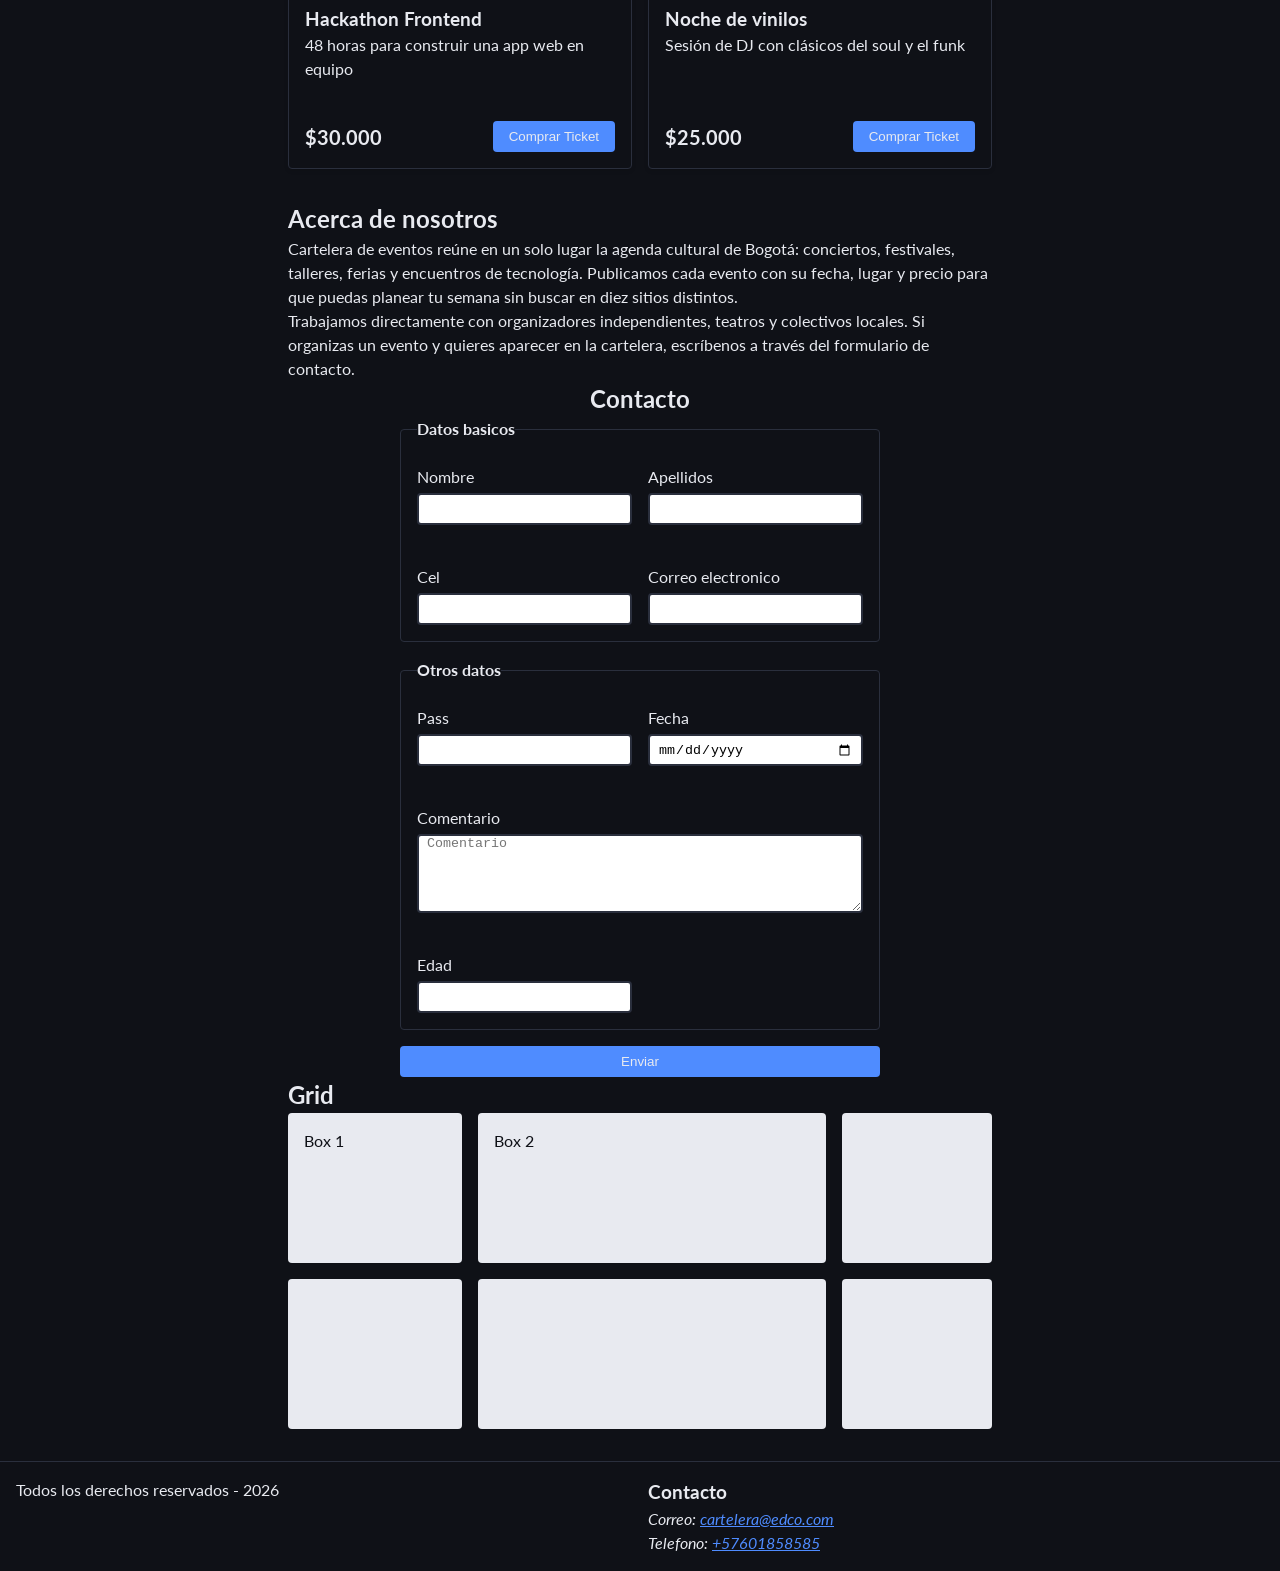
==== commit 9dfdcfb2: "feat: banner de bienvenida con imagen de fondo Hero entre header y layout con foto de fondo, capa de" ====
--- a/index.html
+++ b/index.html
@@ -23,6 +23,15 @@
                 </ul>
             </nav>
         </header>
+        <!-- Banner de bienvenida (hero): imagen de fondo con capa de gradiente
+             para garantizar contraste del texto. Ver .hero en styles.css -->
+        <section class="hero" aria-labelledby="hero-title">
+            <div class="hero-content">
+                <h2 id="hero-title">Bienvenido a la cartelera</h2>
+                <p>Conciertos, festivales, talleres y encuentros en Bogotá. Encuentra tu próximo plan y compra tu entrada en un solo lugar.</p>
+                <a class="btn btn--accent hero-cta" href="#events">Ver eventos</a>
+            </div>
+        </section>
         <!-- Layout principal: CSS Grid de 3 columnas (áreas: featured | main | info).
              Cada hijo se posiciona con grid-area, ver .layout en styles.css -->
         <div class="layout">
--- a/styles.css
+++ b/styles.css
@@ -17,8 +17,9 @@
   --success-color: #38c172;
   --error-color: #ff6b6b;
   --space: 1rem;
-  --max-width: 1200px;
-  --sidebar-width: 12.5rem;   /* ancho de cada columna lateral en el layout */
+  --max-width: 1400px;        /* ancho máximo del contenido (layout, header y footer) */
+  --gutter: 1rem;             /* margen lateral mínimo en pantallas angostas */
+  --sidebar-width: 15rem;     /* ancho de cada columna lateral en el layout */
   --header-offset: 6rem;      /* espacio que dejan los elementos sticky bajo el header */
 
   /* Tokens de movimiento (clase 8)
@@ -56,7 +57,7 @@
   /* minmax(0, 1fr): la columna nunca crece más que el viewport aunque un hijo
      tenga contenido ancho (evita scroll horizontal en móvil) */
   grid-template-columns: minmax(0, 1fr);
-  grid-template-rows: auto 1fr auto; /* header | .layout | footer */
+  grid-template-rows: auto auto 1fr auto; /* header | .hero | .layout | footer */
   min-height: 100vh;
   font-family: 'Lato', sans-serif;
   font-weight: 400;
@@ -87,8 +88,49 @@
   position: sticky;
   top: 0;
   z-index: 10; /* que quede por encima de las tarjetas al hacer scroll */
-  padding: 1rem;
+  /* El fondo ocupa todo el ancho, pero el contenido se alinea con el .layout:
+     el padding lateral es el mayor entre el gutter y el espacio sobrante
+     a cada lado del ancho máximo, igual que hace margin: 0 auto en .layout */
+  padding: 1rem max(var(--gutter), calc((100% - var(--max-width)) / 2));
+  /* Gradiente (clase 8, extra)
+     Un gradiente NO es un color: es una imagen generada por el navegador,
+     por eso va en background-image y puede combinarse con background-color
+     como respaldo. 135deg = de la esquina superior izquierda a la inferior
+     derecha; cada color seguido de un % es una "parada" (color stop). */
   background-color: var(--background-color);
+  background-image: linear-gradient(
+    135deg,
+    var(--secondary-color) 0%,
+    var(--background-color) 55%
+  );
+}
+
+/* Línea inferior degradada: acento -> primario -> transparente.
+   Un pseudoelemento en vez de border-bottom porque los bordes solo aceptan
+   colores planos (border-image existe, pero es menos predecible). */
+.header::after {
+  content: '';
+  position: absolute;
+  left: 0;
+  right: 0;
+  bottom: 0;
+  height: 2px;
+  background-image: linear-gradient(
+    90deg,
+    var(--accent-color),
+    var(--primary-color) 40%,
+    transparent
+  );
+}
+
+/* Texto con gradiente: el fondo se recorta a la forma de las letras
+   (background-clip: text) y el color del texto se vuelve transparente
+   para que se vea el fondo a través de él. */
+.header h1 {
+  background-image: linear-gradient(90deg, var(--white-color), var(--accent-color));
+  -webkit-background-clip: text;
+  background-clip: text;
+  color: transparent;
 }
 
 .nav-list {
@@ -126,8 +168,66 @@
 }
 
 /* --------------------------------------------------------------------------
-   Layout de contenido (fila 2 del grid del body): 3 columnas con áreas nombradas
-   
+   Banner de bienvenida / hero (fila 2 del grid del body)
+   Dos fondos apilados en una sola declaración, separados por coma:
+   el primero (gradiente) queda ENCIMA del segundo (la foto). El gradiente
+   oscurece la imagen para que el texto blanco tenga contraste suficiente.
+   -------------------------------------------------------------------------- */
+.hero {
+  display: grid;
+  align-content: center;              /* centra el bloque de texto en vertical */
+  min-height: 45vh;
+  padding: 3rem max(var(--gutter), calc((100% - var(--max-width)) / 2));
+  background-image:
+    linear-gradient(
+      to right,
+      rgba(15, 17, 23, 0.9) 0%,
+      rgba(15, 17, 23, 0.6) 55%,
+      rgba(15, 17, 23, 0.2) 100%
+    ),
+    url("img/banner.jpg");
+  background-size: cover;             /* la foto cubre todo el área sin deformarse */
+  background-position: center;        /* y se recorta desde el centro */
+  background-repeat: no-repeat;
+  background-color: var(--secondary-color); /* respaldo mientras carga la imagen */
+}
+
+/* Texto limitado en ancho para que las líneas sean legibles sobre la foto */
+.hero-content {
+  display: grid;
+  gap: 1rem;
+  justify-items: start;
+  max-width: 36rem;
+  /* Reutilizamos la animación de entrada de las tarjetas */
+  animation: fade-up .8s var(--ease-out) both;
+}
+
+.hero h2 {
+  font-size: clamp(2rem, 4vw, 3rem); /* escala con el viewport entre 2rem y 3rem */
+  line-height: 1.1;
+}
+
+.hero p {
+  font-size: 1.125rem;
+}
+
+/* El CTA es un enlace con aspecto de botón: hereda .btn y quita el subrayado */
+.hero-cta {
+  text-decoration: none;
+  display: inline-block;
+}
+
+@media (max-width: 600px) {
+  .hero {
+    min-height: 35vh;
+    padding-top: 2rem;
+    padding-bottom: 2rem;
+  }
+}
+
+/* --------------------------------------------------------------------------
+   Layout de contenido (fila 3 del grid del body): 3 columnas con áreas nombradas
+
    |  featured  |        main        |   info   |
    
    - minmax(0, 1fr) evita que la columna central crezca por contenido ancho
@@ -139,12 +239,12 @@
   display: grid;
   grid-template-columns: var(--sidebar-width) minmax(0, 1fr) var(--sidebar-width);
   grid-template-areas: "featured main info";
-  column-gap: 1rem;
+  column-gap: 2rem;         /* aire entre los asides y el contenido central */
   align-items: start;
   width: 100%;
   max-width: var(--max-width);
   margin: 0 auto;
-  padding: 0 1rem;
+  padding: 2rem var(--gutter) 0; /* separa el contenido del banner */
 }
 
 /* Cada hijo del layout se ubica por nombre de área, no por orden en el HTML */
@@ -401,7 +501,7 @@
 }
 
 /* --------------------------------------------------------------------------
-   Footer (fila 3 del grid del body)
+   Footer (fila 4 del grid del body)
    Columnas automáticas: derechos y contacto lado a lado, apilados en móvil.
    -------------------------------------------------------------------------- */
 .footer {
@@ -411,7 +511,7 @@
   width: 100%;
   max-width: var(--max-width);
   margin: 2rem auto 0;
-  padding: 1rem;
+  padding: 1rem var(--gutter);
   border-top: 1px solid var(--border-color);
 }
 
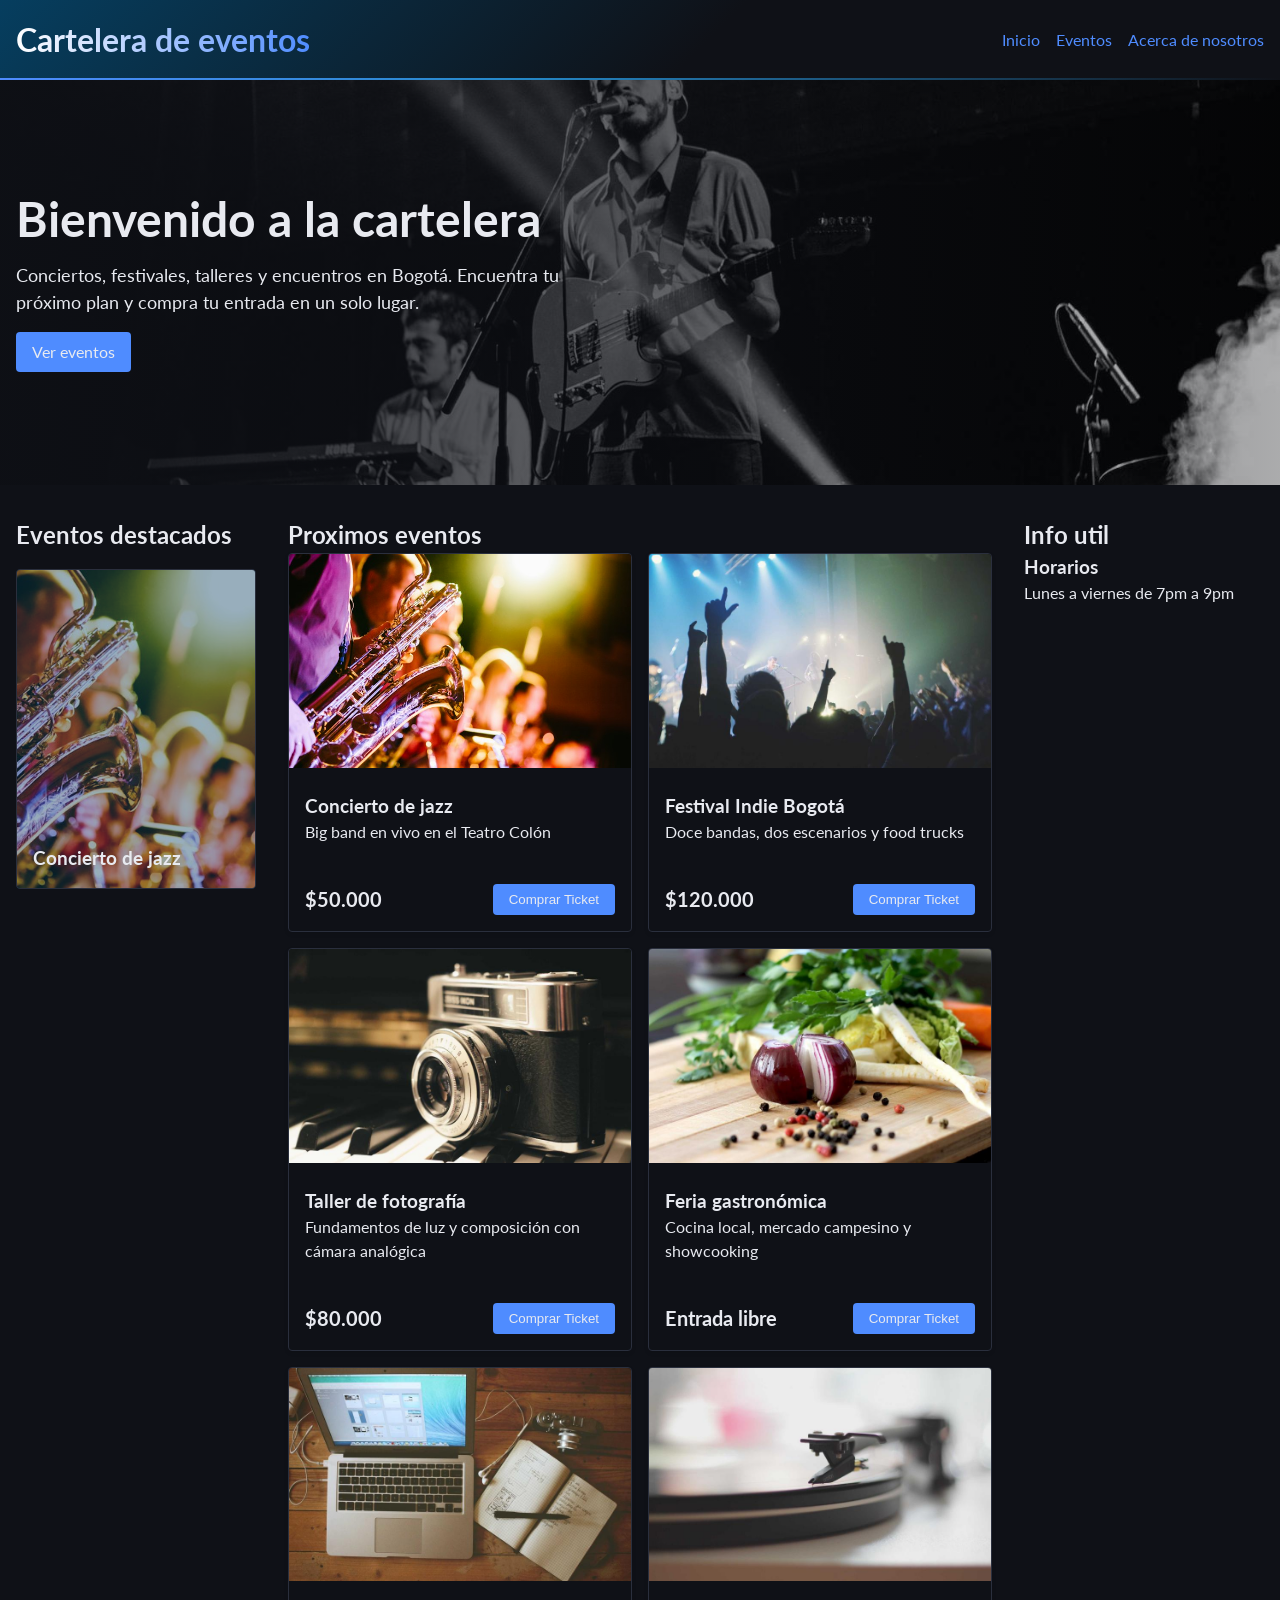
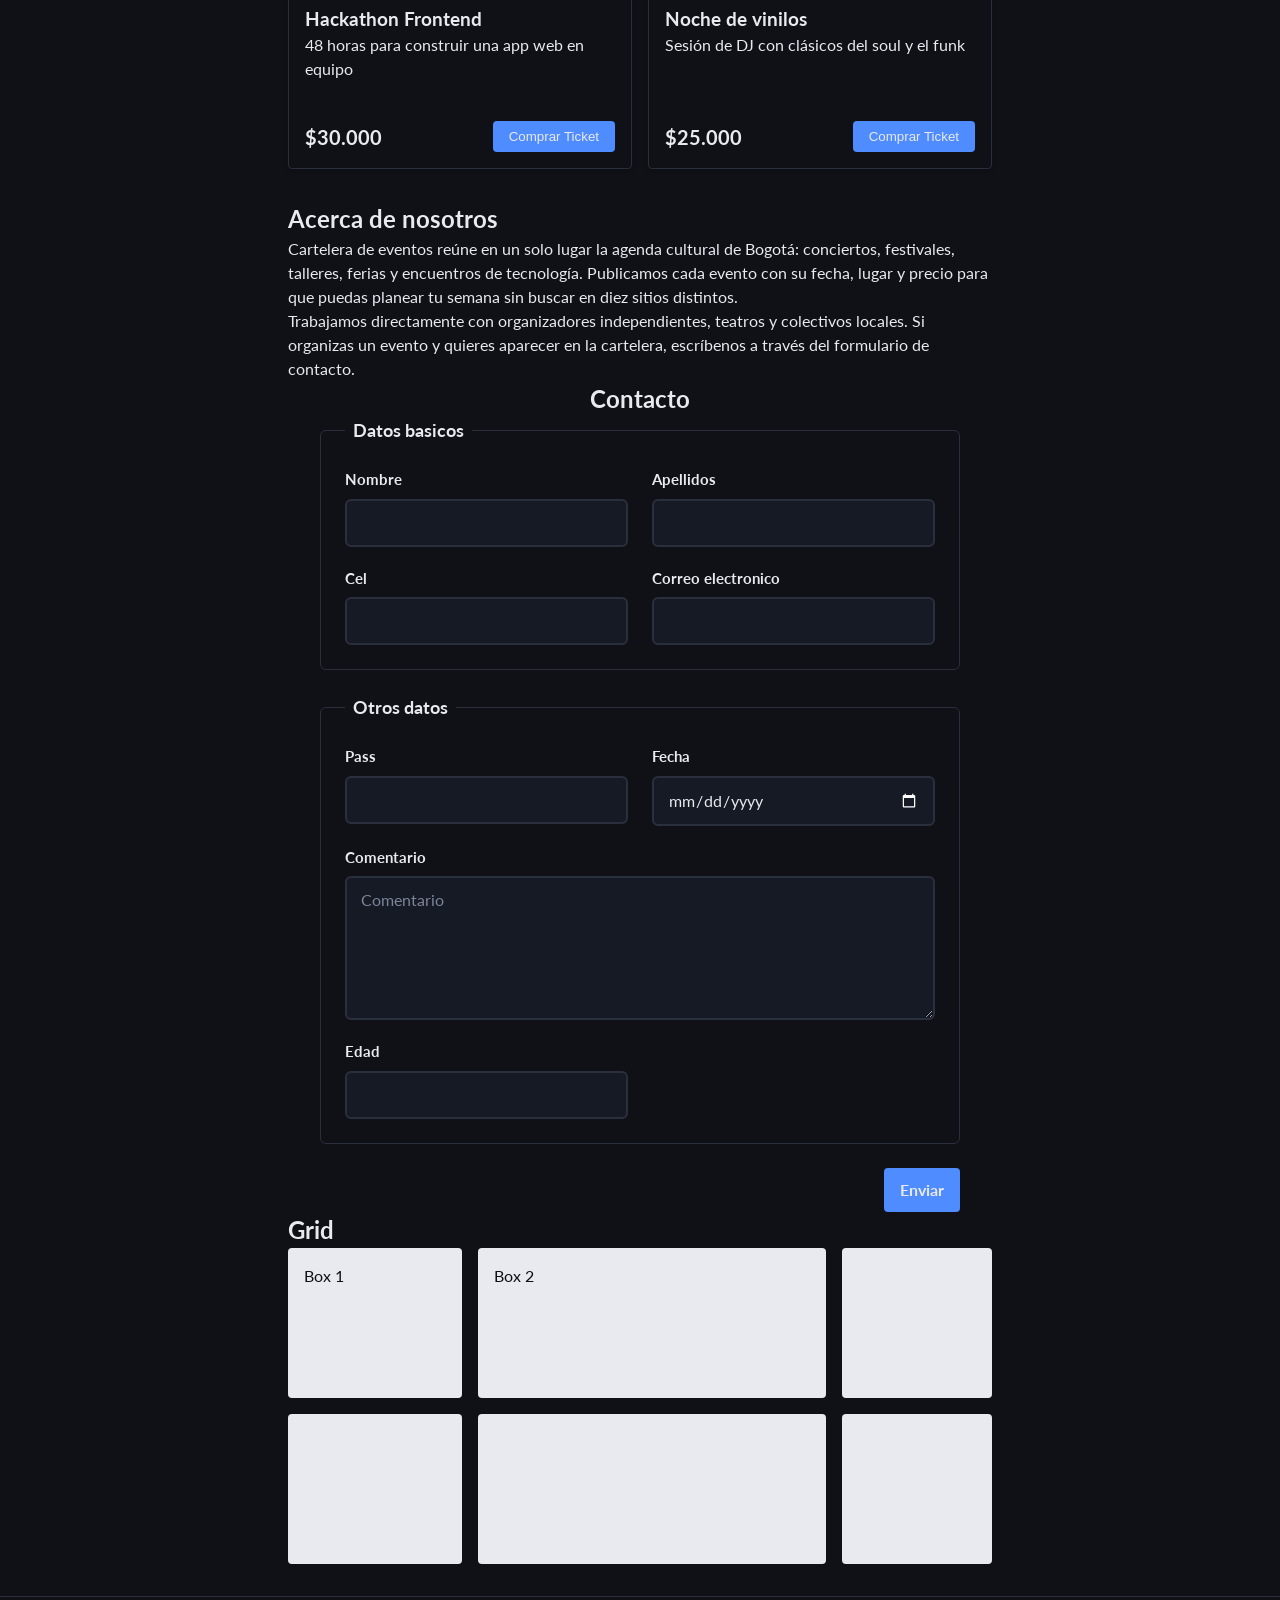
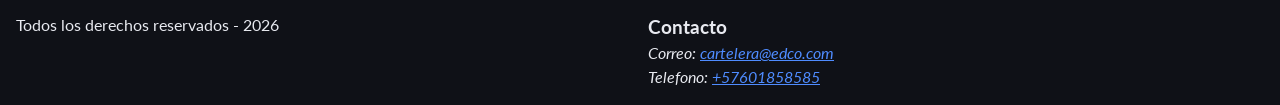
==== commit 81cdf0a4: "style: formulario con campos más grandes y tema oscuro Inputs y textarea de 44px mínimo, tipografía " ====
--- a/index.html
+++ b/index.html
@@ -164,7 +164,7 @@
                             </div>
                             <div class="form-field">
                                 <label for="apellido">Apellidos</label>
-                                <input type="text" id="apellido" name="apellido" pattern="[A-Z]{3}-[0-9]{3}" required><br>
+                                <input type="text" id="apellido" name="apellido" pattern="[A-Z]{3}-[0-9]{3}" required>
                             </div>
                             <div class="form-field">
                                 <label for="telefono">Cel</label>
@@ -179,15 +179,15 @@
                             <legend>Otros datos</legend>
                             <div class="form-field">
                                 <label for="pass">Pass</label>
-                                <input type="password" id="pass" name="pass"><br>
+                                <input type="password" id="pass" name="pass">
                             </div>
                             <div class="form-field">
                                 <label for="date">Fecha</label>
-                                <input type="date" id="date" name="date"><br>
+                                <input type="date" id="date" name="date">
                             </div>
                             <div class="form-field form-field--full">
                                 <label for="comentario">Comentario</label>
-                                <textarea rows="5" cols="10" id="comentario" name="comentario" placeholder="Comentario"></textarea><br>
+                                <textarea rows="5" id="comentario" name="comentario" placeholder="Comentario"></textarea>
                             </div>
                             <div class="form-field">
                                 <label for="edad">Edad</label>
@@ -195,7 +195,7 @@
                             </div>
                         </fieldset>
 
-                        <button class="btn btn--accent"  type="submit">Enviar</button>
+                        <button class="btn btn--accent form-submit" type="submit">Enviar</button>
                     </form>
     
                 </section>
--- a/styles.css
+++ b/styles.css
@@ -105,6 +105,50 @@
   );
 }
 
+/* --------------------------------------------------------------------------
+   Gradiente que cambia al hacer scroll (clase 8, extra)
+   Un gradiente no se puede transicionar: el navegador no interpola entre dos
+   imágenes. Truco: un pseudoelemento con el SEGUNDO gradiente cuya opacidad
+   va de 0 a 1. Y en vez de un evento de scroll en JS, la animación la dirige
+   el propio scroll con animation-timeline: scroll() (scroll-driven animation).
+   -------------------------------------------------------------------------- */
+.header::before {
+  content: '';
+  position: absolute;
+  inset: 0;
+  z-index: -1;            /* detrás del texto, delante del fondo del header */
+  background-image: linear-gradient(
+    135deg,
+    var(--primary-color) 0%,
+    var(--secondary-color) 45%,
+    var(--background-color) 100%
+  );
+  opacity: 0;
+  /* Respaldo (JS añade .is-scrolled cuando no hay soporte de scroll()) */
+  transition: opacity var(--duration-slow) ease;
+}
+
+/* Animación dirigida por el scroll del documento: recorre los keyframes
+   entre 0 y 160px de desplazamiento, sin tiempo ni JavaScript.
+   animation-timeline debe ir DESPUÉS del atajo animation, que la resetea. */
+@supports (animation-timeline: scroll()) {
+  .header::before {
+    transition: none;
+    animation: header-encender linear both;
+    animation-timeline: scroll(root);
+    animation-range: 0 160px;
+  }
+}
+
+.header.is-scrolled::before {
+  opacity: 1;
+}
+
+@keyframes header-encender {
+  from { opacity: 0; }
+  to   { opacity: 1; }
+}
+
 /* Línea inferior degradada: acento -> primario -> transparente.
    Un pseudoelemento en vez de border-bottom porque los bordes solo aceptan
    colores planos (border-image existe, pero es menos predecible). */
@@ -298,6 +342,13 @@
    18rem y reparte el sobrante. min(18rem, 100%) evita desbordar en pantallas
    más angostas que 18rem.
    -------------------------------------------------------------------------- */
+/* Al navegar a un ancla (#events, #contact...) el destino deja espacio para
+   que el header sticky no tape el título de la sección */
+section[id],
+main[id] {
+  scroll-margin-top: 5.5rem;
+}
+
 #events {
   margin-bottom: 2rem;
 }
@@ -413,30 +464,53 @@
 .form {
   display: flex;
   flex-direction: column;
-  gap: 1rem;
-  width: min(30rem, 100%); /* nunca más ancho que su contenedor */
+  gap: 1.5rem;
+  width: min(40rem, 100%); /* nunca más ancho que su contenedor */
+}
+
+/* Campos de texto: tamaño cómodo para tocar (mínimo 44px de alto), tipografía
+   heredada del sitio (los inputs no la heredan por defecto) y colores del
+   tema oscuro. color-scheme: dark hace que los controles nativos (calendario,
+   flechas del number) se dibujen también en oscuro. */
+form input,
+form textarea {
+  width: 100%;
+  min-height: 2.75rem;
+  padding: .625rem .875rem;
+  font: inherit;
+  color: var(--text-color);
+  background-color: #161a24;
+  border: 2px solid var(--border-color);
+  border-radius: 6px;
+  color-scheme: dark;
+  transition:
+    border-color var(--duration-base) ease,
+    box-shadow var(--duration-base) ease,
+    background-color var(--duration-base) ease;
+}
+
+form textarea {
+  min-height: 7rem;
+  resize: vertical; /* el usuario puede alargarlo, no ensancharlo */
+}
+
+form input::placeholder,
+form textarea::placeholder {
+  color: #7d849a;
+}
+
+form input:hover,
+form textarea:hover {
+  border-color: #3d4458;
 }
 
 /* :focus es accesibilidad: reemplazamos el outline por un borde + halo
    animados, nunca lo eliminamos sin sustituto */
-form input,
-form textarea {
-  border: 2px solid var(--border-color);
-  border-radius: 4px;
-  padding: 0 .5rem;
-  transition:
-    border-color var(--duration-base) ease,
-    box-shadow var(--duration-base) ease;
-}
-
-form input {
-  height: 2rem;
-}
-
 form input:focus,
 form textarea:focus {
   outline: none;
   border-color: var(--accent-color);
+  background-color: #1a1f2b;
   box-shadow: 0 0 0 3px rgba(79, 140, 255, 0.25);
 }
 
@@ -444,23 +518,44 @@
    calculado automáticamente con auto-fit. */
 .form-group {
   display: grid;
-  grid-template-columns: repeat(auto-fit, minmax(min(12rem, 100%), 1fr));
-  gap: .75rem 1rem;
-  padding: 1rem;
+  grid-template-columns: repeat(auto-fit, minmax(min(14rem, 100%), 1fr));
+  gap: 1.25rem 1.5rem;
+  padding: 1.5rem;
   border: 1px solid var(--border-color);
-  border-radius: 4px;
+  border-radius: 6px;
 }
 
 .form-group legend {
+  padding: 0 .5rem;
   font-weight: bold;
-  margin-bottom: .5rem;
+  font-size: 1.125rem;
 }
 
 /* Campo: etiqueta encima del input */
 .form-field {
   display: flex;
   flex-direction: column;
-  gap: .25rem;
+  gap: .5rem;
+}
+
+.form-field label {
+  font-weight: 700;
+  font-size: .9375rem;
+}
+
+/* Botón de envío más alto que los .btn de las tarjetas, alineado a la derecha */
+.form-submit {
+  align-self: flex-end;
+  min-height: 2.75rem;
+  padding: .75rem 2rem;
+  font: inherit;
+  font-weight: 700;
+}
+
+@media (max-width: 600px) {
+  .form-submit {
+    align-self: stretch; /* en móvil ocupa todo el ancho: más fácil de tocar */
+  }
 }
 
 /* Campos anchos (ej. textarea) ocupan todas las columnas del fieldset */
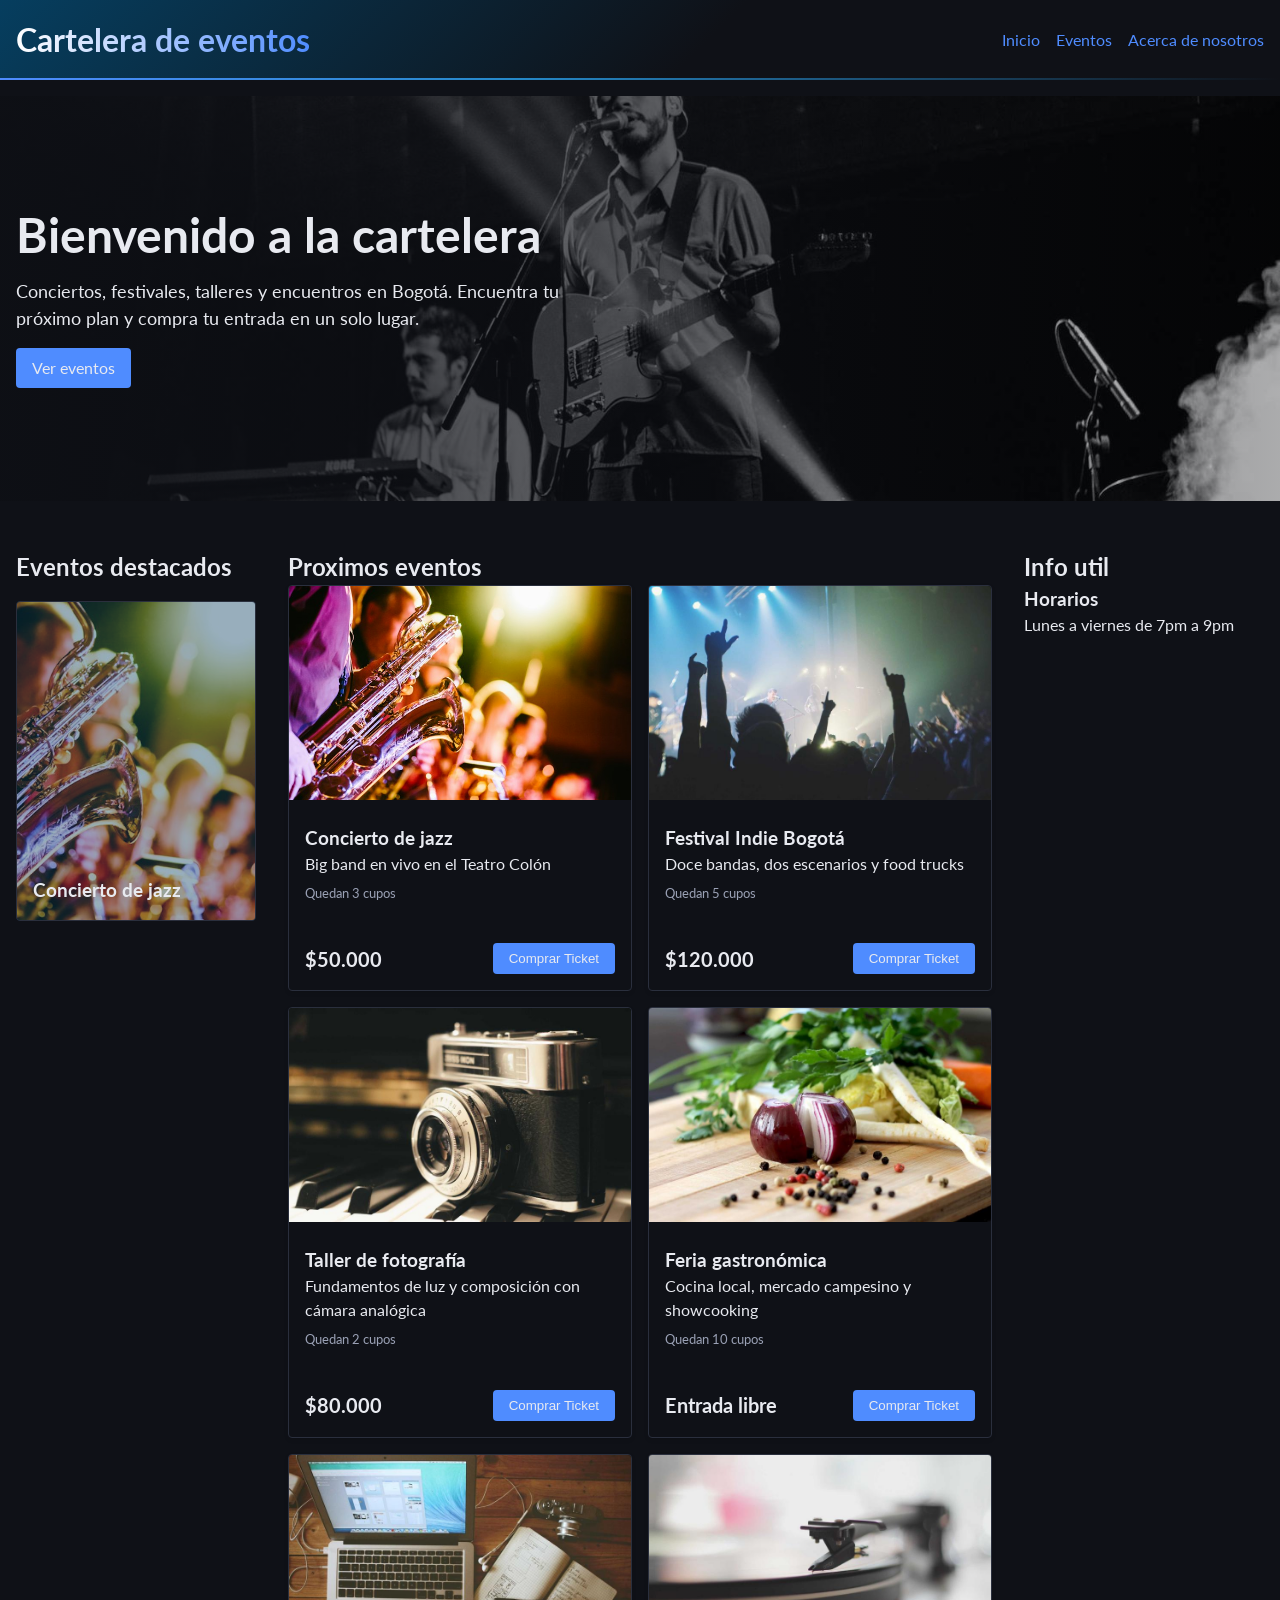
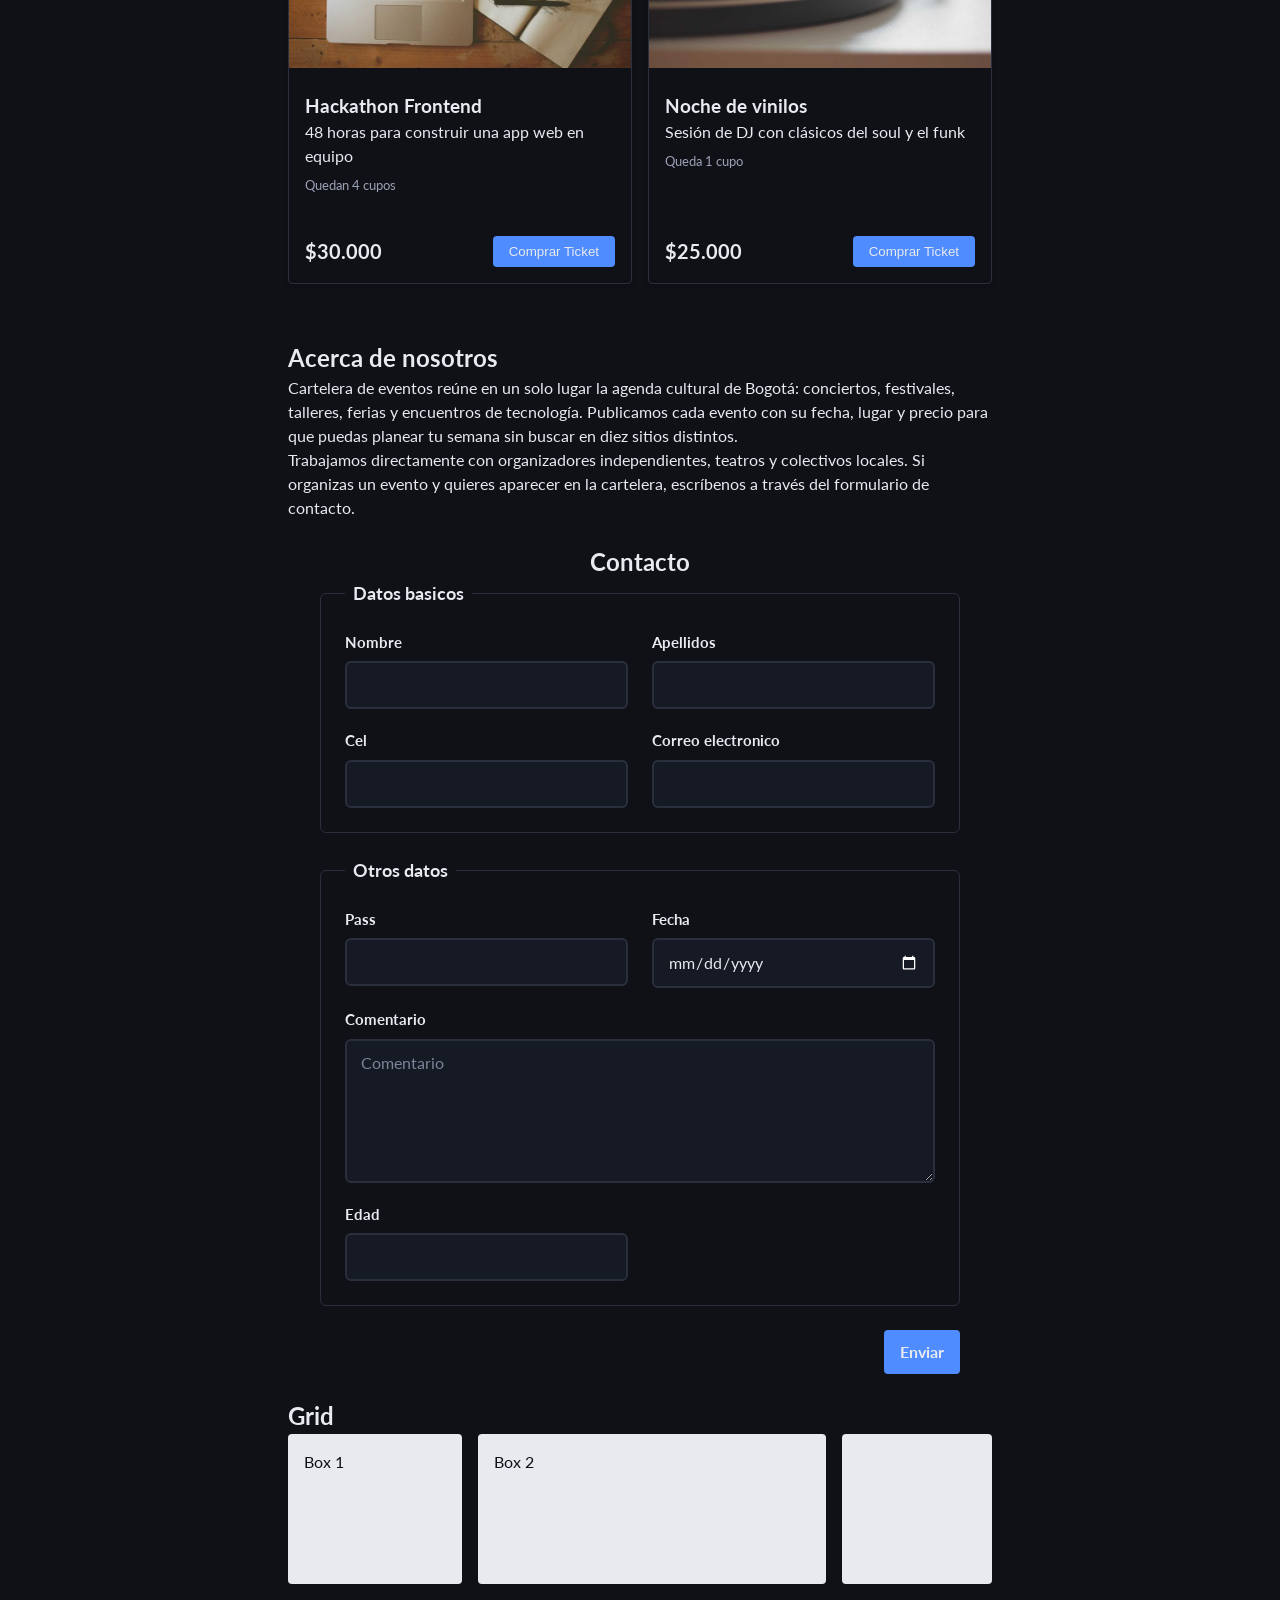
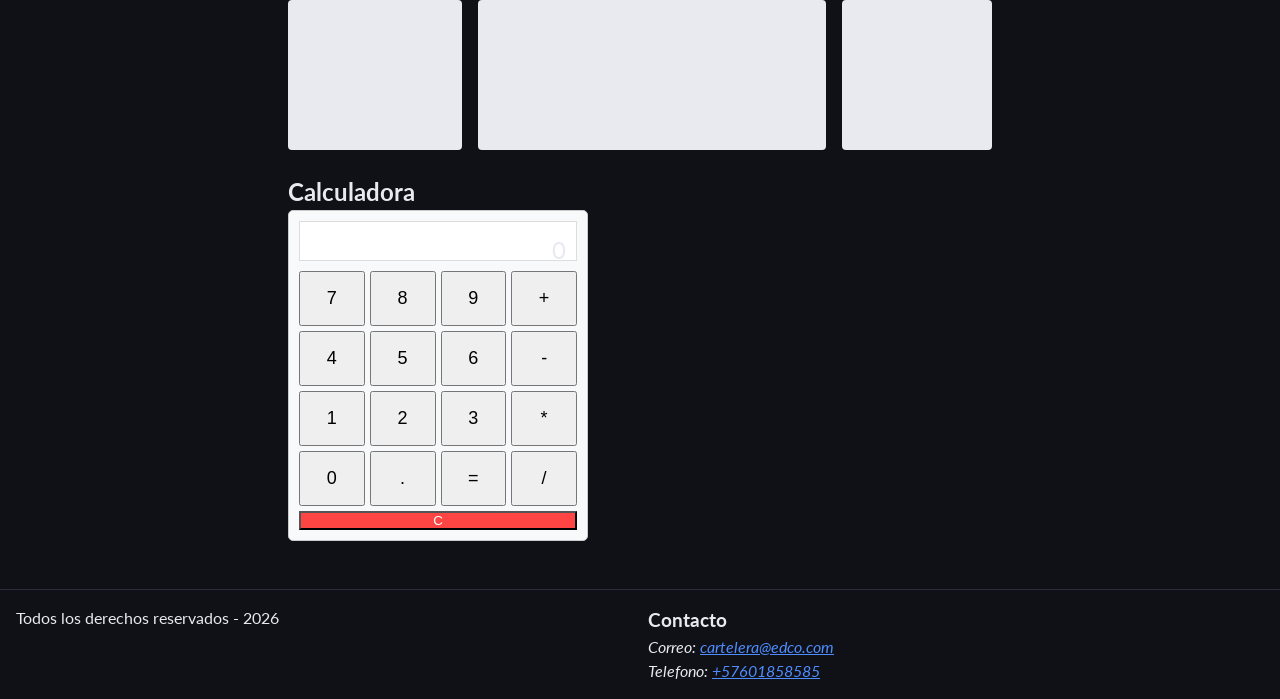
==== commit f7399c87: "clase-11: document - data from file" ====
--- a/index.html
+++ b/index.html
@@ -9,7 +9,8 @@
         <link rel="icon" href="favicon.svg" type="image/svg+xml">
         <link rel="preconnect" href="https://fonts.googleapis.com">
         <link rel="preconnect" href="https://fonts.gstatic.com" crossorigin>
-        <link href="https://fonts.googleapis.com/css2?family=Lato:ital,wght@0,100;0,300;0,400;0,700;0,900;1,100;1,300;1,400;1,700;1,900&display=swap" rel="stylesheet">
+        <link href="https://fonts.googleapis.com/css2?family=Lato:ital,wght@0,100;0,300;0,400;0,700;0,900;1,100;1,300;1,400;1,700;1,900&display=swap" rel="stylesheet"> 
+        <script src="eventos.js" defer></script>
         <script src="script.js" defer></script>
     </head>
     <body>
@@ -60,93 +61,7 @@
                     <h2>Proximos eventos</h2>
                     <!-- Grid de tarjetas: columnas automáticas con repeat(auto-fit, minmax()).
                          Imágenes: img/jazz.jpg (original) y las demás de picsum.photos (fotos de Unsplash, uso libre) -->
-                    <div class="events-container">
-                        <!-- .card-media recorta el zoom de la imagen (overflow: hidden) y posiciona la etiqueta -->
-                        <article class="card">
-                            <div class="card-media">
-                                <img class="card-image" src="img/jazz.jpg" alt="Fila de saxofonistas tocando en un concierto">
-                                <span class="card-tag">Ver detalles</span>
-                            </div>
-                            <div class="card-body">
-                                <h3>Concierto de jazz</h3>
-                                <p>Big band en vivo en el Teatro Colón</p>
-                            </div>
-                            <div class="card-actions">
-                                <span class="card-price">$50.000</span>
-                                <button class="btn btn--accent">Comprar Ticket</button>
-                            </div>
-                        </article>
-                        <article class="card">
-                            <div class="card-media">
-                                <img class="card-image" src="img/festival.jpg" alt="Público con las manos arriba frente a un escenario iluminado">
-                                <span class="card-tag">Ver detalles</span>
-                            </div>
-                            <div class="card-body">
-                                <h3>Festival Indie Bogotá</h3>
-                                <p>Doce bandas, dos escenarios y food trucks</p>
-                            </div>
-                            <div class="card-actions">
-                                <span class="card-price">$120.000</span>
-                                <button class="btn btn--accent">Comprar Ticket</button>
-                            </div>
-                        </article>
-                        <article class="card">
-                            <div class="card-media">
-                                <img class="card-image" src="img/fotografia.jpg" alt="Cámara analógica antigua sobre una mesa">
-                                <span class="card-tag">Ver detalles</span>
-                            </div>
-                            <div class="card-body">
-                                <h3>Taller de fotografía</h3>
-                                <p>Fundamentos de luz y composición con cámara analógica</p>
-                            </div>
-                            <div class="card-actions">
-                                <span class="card-price">$80.000</span>
-                                <button class="btn btn--accent">Comprar Ticket</button>
-                            </div>
-                        </article>
-                        <article class="card">
-                            <div class="card-media">
-                                <img class="card-image" src="img/cocina.jpg" alt="Cebollas, hierbas y especias sobre una tabla de madera">
-                                <span class="card-tag">Ver detalles</span>
-                            </div>
-                            <div class="card-body">
-                                <h3>Feria gastronómica</h3>
-                                <p>Cocina local, mercado campesino y showcooking</p>
-                            </div>
-                            <div class="card-actions">
-                                <span class="card-price">Entrada libre</span>
-                                <button class="btn btn--accent">Comprar Ticket</button>
-                            </div>
-                        </article>
-                        <article class="card">
-                            <div class="card-media">
-                                <img class="card-image" src="img/tecnologia.jpg" alt="Portátil abierto junto a un cuaderno de notas">
-                                <span class="card-tag">Ver detalles</span>
-                            </div>
-                            <div class="card-body">
-                                <h3>Hackathon Frontend</h3>
-                                <p>48 horas para construir una app web en equipo</p>
-                            </div>
-                            <div class="card-actions">
-                                <span class="card-price">$30.000</span>
-                                <button class="btn btn--accent">Comprar Ticket</button>
-                            </div>
-                        </article>
-                        <article class="card">
-                            <div class="card-media">
-                                <img class="card-image" src="img/vinilos.jpg" alt="Aguja de un tocadiscos sobre un vinilo">
-                                <span class="card-tag">Ver detalles</span>
-                            </div>
-                            <div class="card-body">
-                                <h3>Noche de vinilos</h3>
-                                <p>Sesión de DJ con clásicos del soul y el funk</p>
-                            </div>
-                            <div class="card-actions">
-                                <span class="card-price">$25.000</span>
-                                <button class="btn btn--accent">Comprar Ticket</button>
-                            </div>
-                        </article>
-                    </div>
+                    <div class="events-container"></div>
                 </section>
                 <section id="aboutus" class="reveal">
                     <h2>Acerca de nosotros</h2>
@@ -215,6 +130,35 @@
                         <div class="box"></div>
                     </div>
                 </section>
+                <section>
+                    <h2>Calculadora</h2>
+                    <div class="calculadora">
+                        <div id="pantalla">0</div>
+                        <div class="botones">
+                        <button class="button-calc numero">7</button>
+                        <button class="button-calc numero">8</button>
+                        <button class="button-calc numero">9</button>
+                        <button class="button-calc operador">+</button>
+
+                        <button class="button-calc numero">4</button>
+                        <button class="button-calc numero">5</button>
+                        <button class="button-calc numero">6</button>
+                        <button class="button-calc operador">-</button>
+
+                        <button class="button-calc numero">1</button>
+                        <button class="button-calc numero">2</button>
+                        <button class="button-calc numero">3</button>
+                        <button class="button-calc operador">*</button>
+
+                        <button class="button-calc numero">0</button>
+                        <button class="button-calc" id="decimal">.</button>
+                        <button class="button-calc" id="igual">=</button>
+                        <button class="button-calc operador">/</button>
+
+                        <button id="limpiar">C</button>
+                    </div>
+                    </div>
+                </section>
             </main>
             <aside class="aside aside--info">
                 <h2>Info util</h2>
--- a/styles.css
+++ b/styles.css
@@ -65,6 +65,7 @@
   background-color: var(--background-color);
   color: var(--text-color);
   line-height: 1.5;
+  row-gap: 1rem;
 }
 
 h1, h2, h3 {
@@ -284,6 +285,7 @@
   grid-template-columns: var(--sidebar-width) minmax(0, 1fr) var(--sidebar-width);
   grid-template-areas: "featured main info";
   column-gap: 2rem;         /* aire entre los asides y el contenido central */
+  row-gap: 1rem;
   align-items: start;
   width: 100%;
   max-width: var(--max-width);
@@ -294,6 +296,9 @@
 /* Cada hijo del layout se ubica por nombre de área, no por orden en el HTML */
 .main {
   grid-area: main;
+  display: flex;
+  flex-direction: column;
+  gap: 1.5rem;
 }
 
 .aside {
@@ -398,6 +403,14 @@
 .card-media {
   position: relative;
   overflow: hidden;
+}
+
+/* Texto de cupos dentro de la tarjeta */
+.card-stock {
+  display: block;
+  margin-top: .5rem;
+  font-size: .8125rem;
+  color: #9aa1b5;
 }
 
 .card-image {
@@ -791,6 +804,49 @@
 }
 
 /* --------------------------------------------------------------------------
+   Calculadora
+   -------------------------------------------------------------------------- */
+
+.calculadora {
+  width: 300px;
+  border: 1px solid #ccc;
+  border-radius: 5px;
+  padding: 10px;
+  background-color: #f8f9fa;
+}
+#pantalla {
+  background-color: #fff;
+  border: 1px solid #ddd;
+  padding: 10px;
+  margin-bottom: 10px;
+  text-align: right;
+  font-size: 24px;
+  height: 40px;
+}
+.botones {
+  display: grid;
+  grid-template-columns: repeat(4, 1fr);
+  gap: 5px;
+}
+.button-calc {
+  padding: 15px;
+  font-size: 18px;
+  cursor: pointer;
+}
+.button-calc:hover {
+  background-color: #eaeaea;
+}
+
+#limpiar {
+  background-color: #ff4444;
+  color: white;
+  grid-column: 1 / -1;
+}
+
+
+
+
+/* --------------------------------------------------------------------------
    Accesibilidad: movimiento reducido
    Usuarios con trastornos vestibulares activan esta preferencia en el SO.
    Casi eliminamos duraciones (0.01ms en vez de 0 para que los eventos
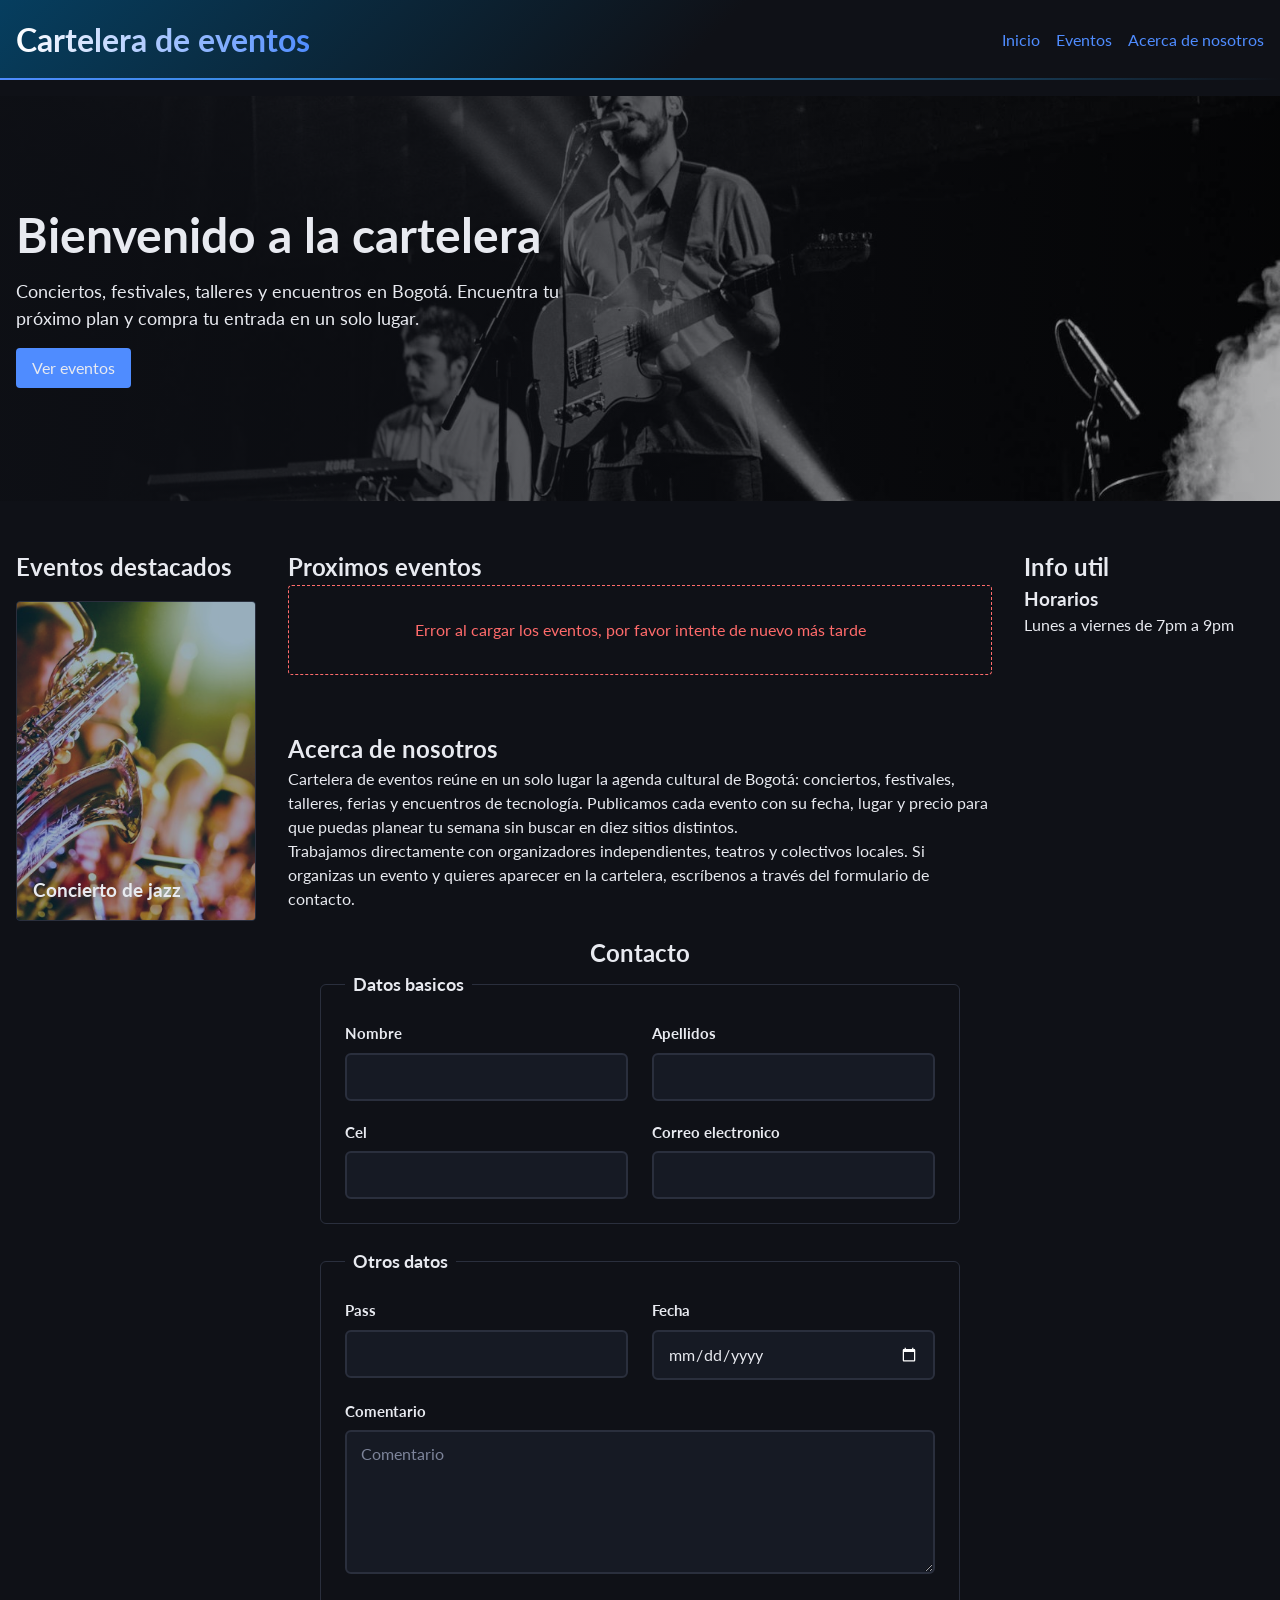
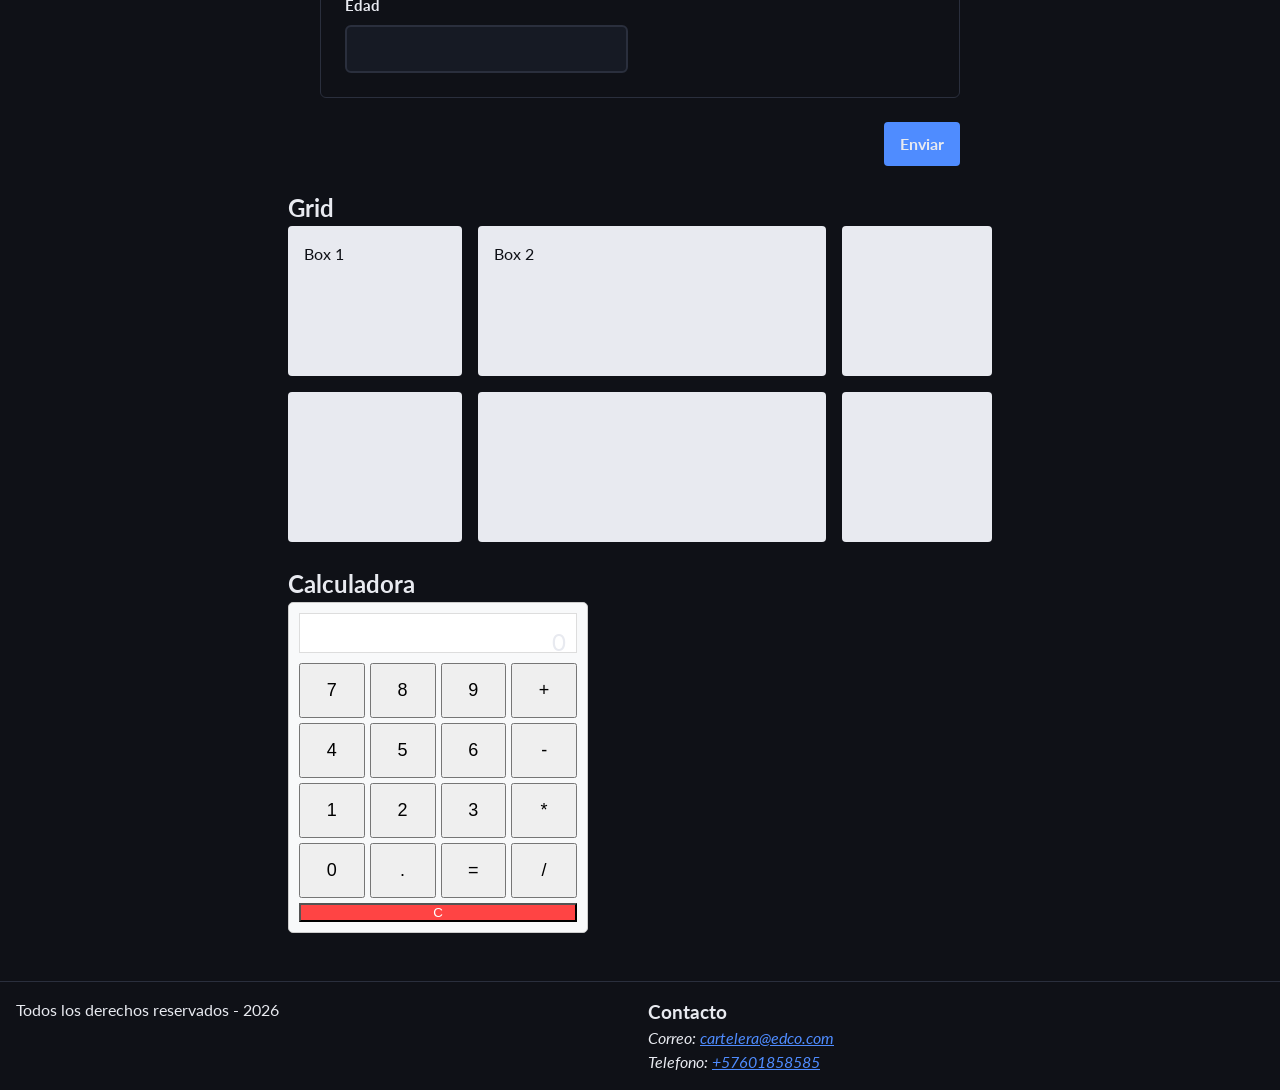
==== commit b2570e34: "Clase 12" ====
--- a/index.html
+++ b/index.html
@@ -10,7 +10,6 @@
         <link rel="preconnect" href="https://fonts.googleapis.com">
         <link rel="preconnect" href="https://fonts.gstatic.com" crossorigin>
         <link href="https://fonts.googleapis.com/css2?family=Lato:ital,wght@0,100;0,300;0,400;0,700;0,900;1,100;1,300;1,400;1,700;1,900&display=swap" rel="stylesheet"> 
-        <script src="eventos.js" defer></script>
         <script src="script.js" defer></script>
     </head>
     <body>
--- a/styles.css
+++ b/styles.css
@@ -843,6 +843,38 @@
   grid-column: 1 / -1;
 }
 
+.estado {
+  grid-column: 1 / -1;            /* ocupa todo el ancho del grid de tarjetas */
+  display: flex;
+  align-items: center;
+  justify-content: center;
+  gap: var(--space);
+  flex-wrap: wrap;
+  padding: calc(var(--space) * 2);
+  border: 1px dashed var(--border-color);
+  border-radius: 4px;
+  text-align: center;
+}
+
+.estado--cargando::before {
+  content: '';
+  width: 1.2rem;
+  height: 1.2rem;
+  border: 3px solid var(--border-color);
+  border-top-color: var(--primary-color);
+  border-radius: 50%;
+  animation: girar 800ms linear infinite;
+}
+
+.estado--error {
+  border-color: var(--error-color);
+  color: var(--error-color);
+}
+
+@keyframes girar {
+  to { transform: rotate(360deg); }
+}
+
 
 
 
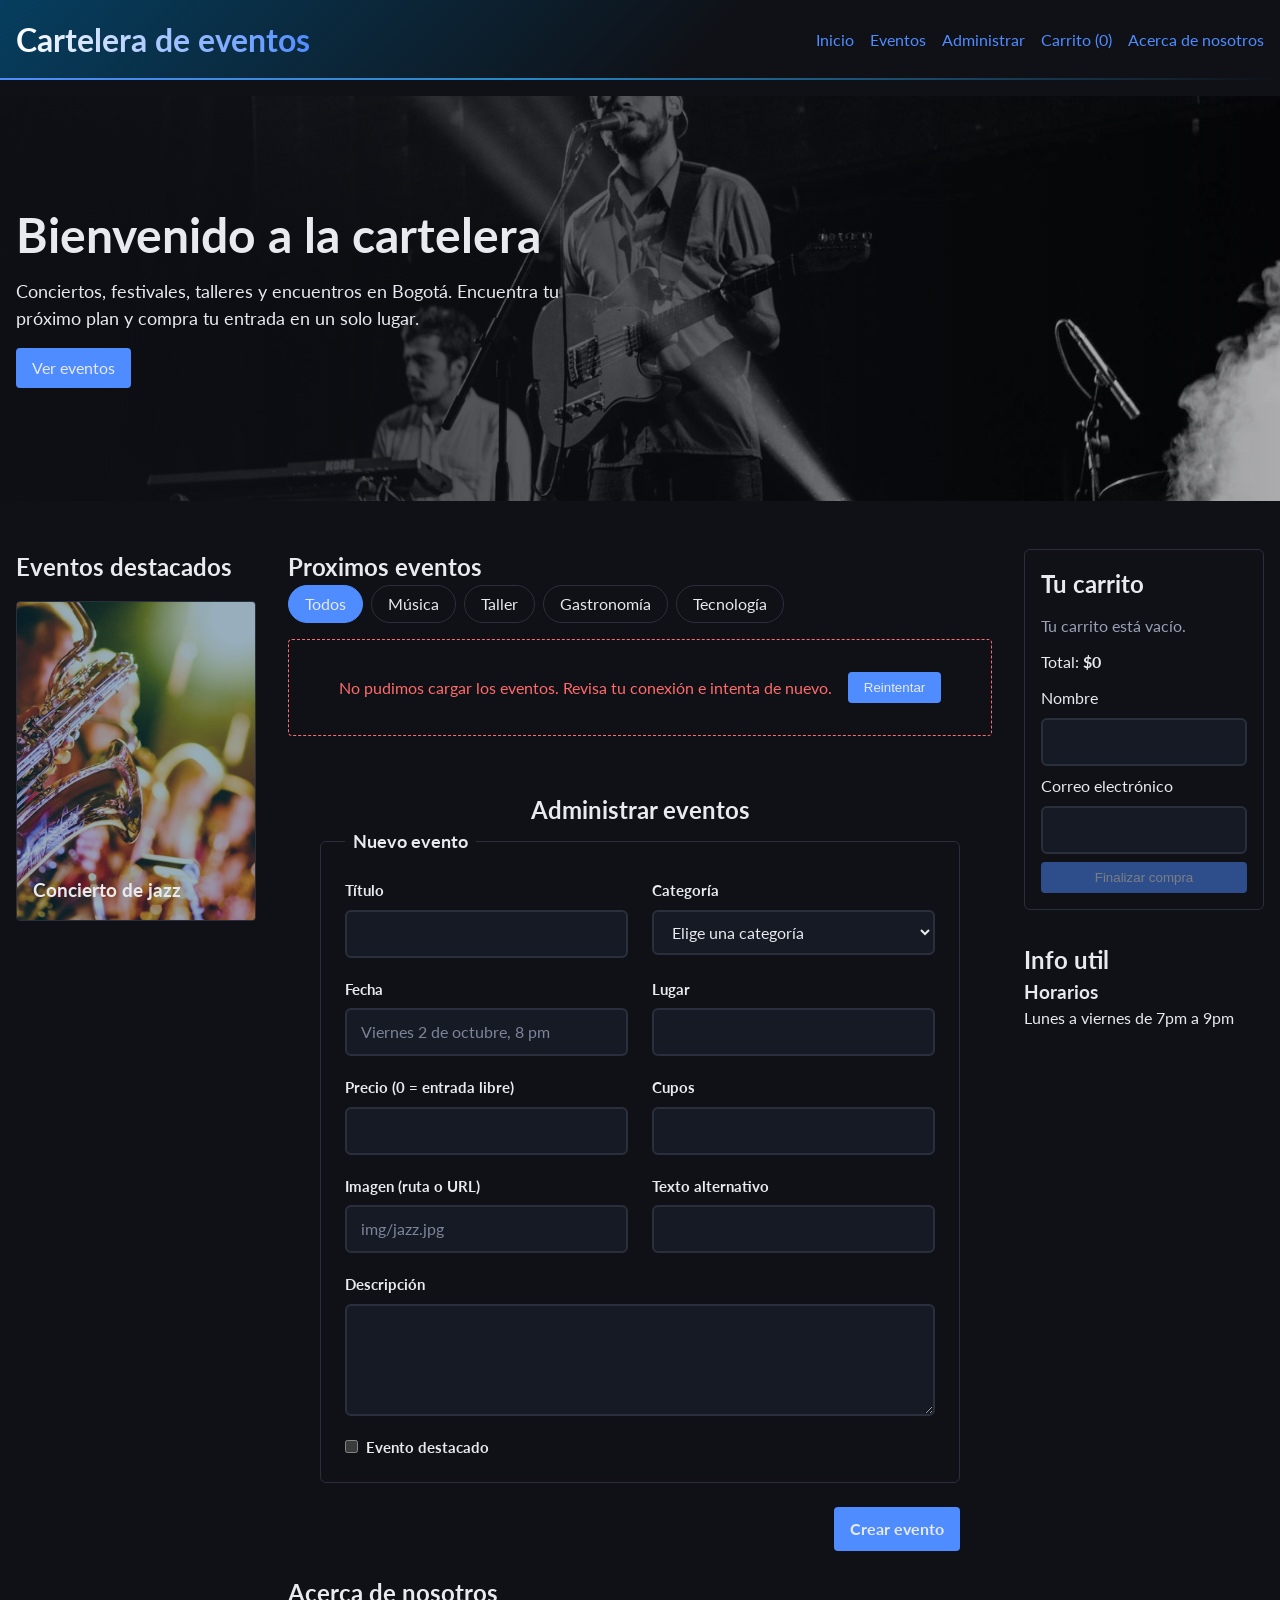
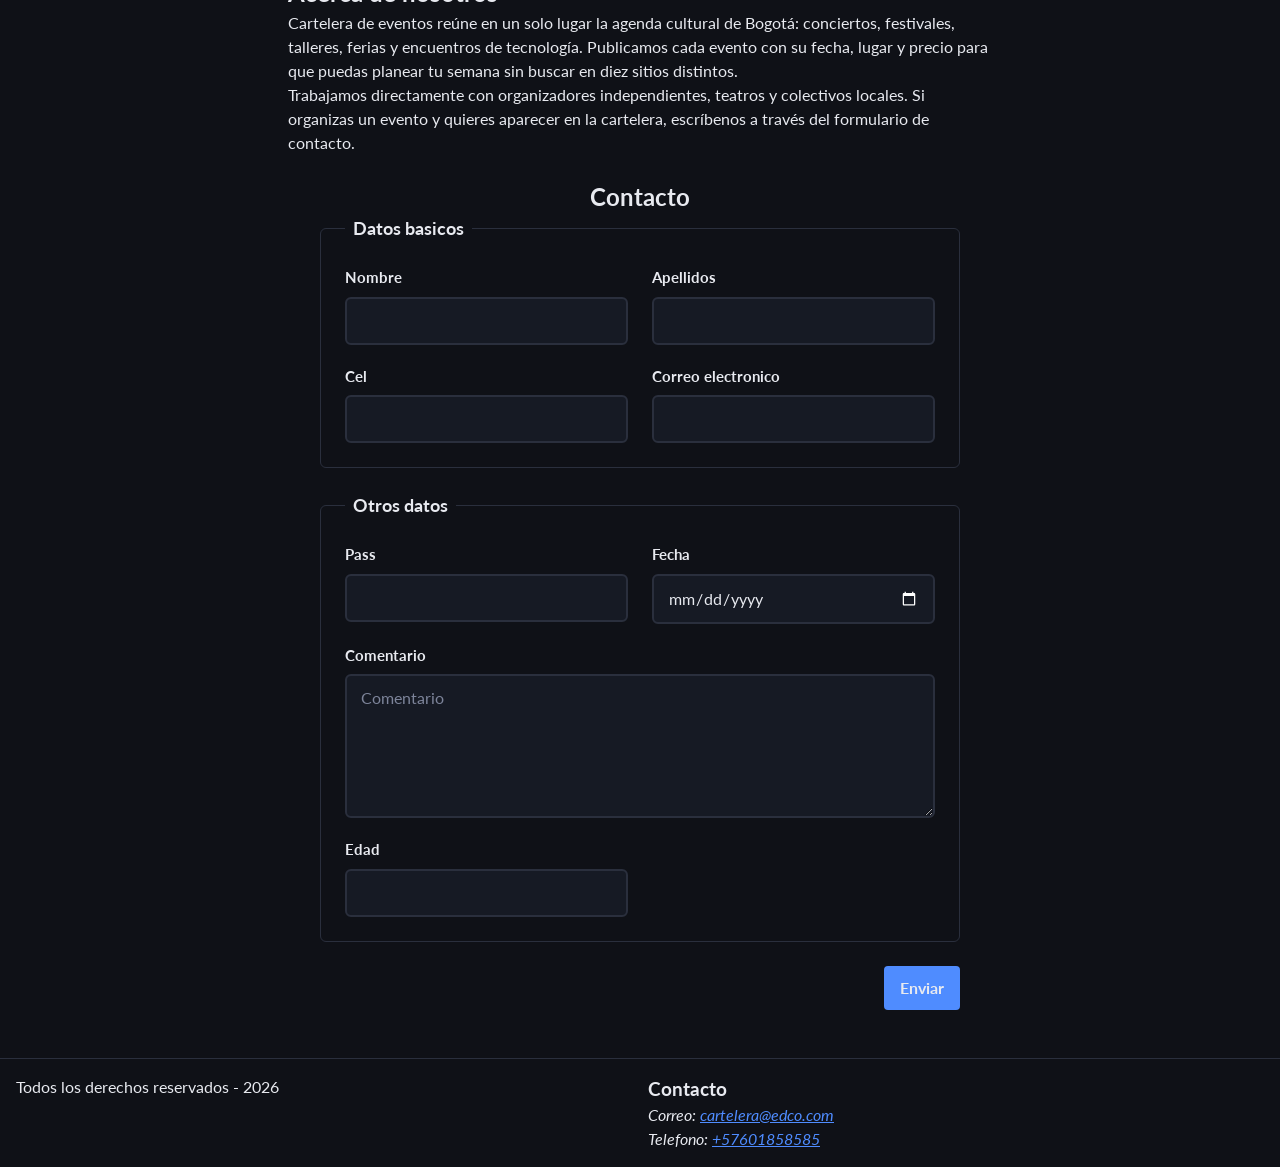
==== commit 2a3672d6: "clase-13. Fetch" ====
--- a/index.html
+++ b/index.html
@@ -10,6 +10,9 @@
         <link rel="preconnect" href="https://fonts.googleapis.com">
         <link rel="preconnect" href="https://fonts.gstatic.com" crossorigin>
         <link href="https://fonts.googleapis.com/css2?family=Lato:ital,wght@0,100;0,300;0,400;0,700;0,900;1,100;1,300;1,400;1,700;1,900&display=swap" rel="stylesheet"> 
+        <!-- Orden importa: api.js define las funciones que script.js usa.
+             defer respeta ese orden y espera a que el HTML esté listo. -->
+        <script src="api.js" defer></script>
         <script src="script.js" defer></script>
     </head>
     <body>
@@ -19,6 +22,8 @@
                 <ul class="nav-list">
                     <li><a href="#home">Inicio</a></li>
                     <li><a href="#events">Eventos</a></li>
+                    <li><a href="#admin">Administrar</a></li>
+                    <li><a href="#carrito">Carrito (<span id="carrito-contador">0</span>)</a></li>
                     <li><a href="#aboutus">Acerca de nosotros</a></li>
                 </ul>
             </nav>
@@ -60,7 +65,78 @@
                     <h2>Proximos eventos</h2>
                     <!-- Grid de tarjetas: columnas automáticas con repeat(auto-fit, minmax()).
                          Imágenes: img/jazz.jpg (original) y las demás de picsum.photos (fotos de Unsplash, uso libre) -->
-                    <div class="events-container"></div>
+                    <!-- Filtro: cada botón consulta la API con ?categoria=X.
+                         data-categoria="" (Todos) trae el listado completo. -->
+                    <div class="filtros" role="group" aria-label="Filtrar por categoría">
+                        <button type="button" class="filtro" data-categoria="" aria-pressed="true">Todos</button>
+                        <button type="button" class="filtro" data-categoria="Música" aria-pressed="false">Música</button>
+                        <button type="button" class="filtro" data-categoria="Taller" aria-pressed="false">Taller</button>
+                        <button type="button" class="filtro" data-categoria="Gastronomía" aria-pressed="false">Gastronomía</button>
+                        <button type="button" class="filtro" data-categoria="Tecnología" aria-pressed="false">Tecnología</button>
+                    </div>
+                    <div class="events-container" aria-live="polite"></div>
+                </section>
+                <!-- Administración: el mismo formulario crea (POST) o edita (PUT).
+                     El input oculto "id" decide cuál de los dos se usa. -->
+                <section id="admin">
+                    <h2>Administrar eventos</h2>
+                    <form class="form" id="form-evento">
+                        <input type="hidden" name="id">
+                        <fieldset class="form-group">
+                            <legend>Nuevo evento</legend>
+                            <div class="form-field">
+                                <label for="ev-titulo">Título</label>
+                                <input type="text" id="ev-titulo" name="titulo" minlength="3" maxlength="60" required>
+                            </div>
+                            <div class="form-field">
+                                <label for="ev-categoria">Categoría</label>
+                                <select id="ev-categoria" name="categoria" required>
+                                    <option value="">Elige una categoría</option>
+                                    <option>Música</option>
+                                    <option>Taller</option>
+                                    <option>Gastronomía</option>
+                                    <option>Tecnología</option>
+                                </select>
+                            </div>
+                            <div class="form-field">
+                                <label for="ev-fecha">Fecha</label>
+                                <input type="text" id="ev-fecha" name="fecha" placeholder="Viernes 2 de octubre, 8 pm" required>
+                            </div>
+                            <div class="form-field">
+                                <label for="ev-lugar">Lugar</label>
+                                <input type="text" id="ev-lugar" name="lugar" required>
+                            </div>
+                            <div class="form-field">
+                                <label for="ev-precio">Precio (0 = entrada libre)</label>
+                                <input type="number" id="ev-precio" name="precio" min="0" step="500" required>
+                            </div>
+                            <div class="form-field">
+                                <label for="ev-cupos">Cupos</label>
+                                <input type="number" id="ev-cupos" name="cupos" min="0" step="1" required>
+                            </div>
+                            <div class="form-field">
+                                <label for="ev-imagen">Imagen (ruta o URL)</label>
+                                <input type="text" id="ev-imagen" name="imagen" placeholder="img/jazz.jpg" required>
+                            </div>
+                            <div class="form-field">
+                                <label for="ev-alt">Texto alternativo</label>
+                                <input type="text" id="ev-alt" name="alt" required>
+                            </div>
+                            <div class="form-field form-field--full">
+                                <label for="ev-descripcion">Descripción</label>
+                                <textarea id="ev-descripcion" name="descripcion" rows="3" minlength="10" maxlength="140" required></textarea>
+                            </div>
+                            <div class="form-field form-field--check">
+                                <input type="checkbox" id="ev-destacado" name="destacado">
+                                <label for="ev-destacado">Evento destacado</label>
+                            </div>
+                        </fieldset>
+                        <p class="form-mensaje" role="status"></p>
+                        <div class="form-botones">
+                            <button class="btn btn--secondary form-cancelar" type="button" hidden>Cancelar edición</button>
+                            <button class="btn btn--accent form-submit" type="submit">Crear evento</button>
+                        </div>
+                    </form>
                 </section>
                 <section id="aboutus" class="reveal">
                     <h2>Acerca de nosotros</h2>
@@ -113,53 +189,22 @@
                     </form>
     
                 </section>
-                <section class="reveal">
-                    <h2>Grid</h2>
-                    <!-- Demo: grid explícito de 3 columnas (1fr 2fr 150px) con filas automáticas -->
-                    <div class="grid-container">
-                        <div class="box">
-                            <p>Box 1</p>
-                        </div>
-                        <div class="box">
-                            <p>Box 2</p>
-                        </div>
-                        <div class="box"></div>
-                        <div class="box"></div>
-                        <div class="box"></div>
-                        <div class="box"></div>
-                    </div>
-                </section>
-                <section>
-                    <h2>Calculadora</h2>
-                    <div class="calculadora">
-                        <div id="pantalla">0</div>
-                        <div class="botones">
-                        <button class="button-calc numero">7</button>
-                        <button class="button-calc numero">8</button>
-                        <button class="button-calc numero">9</button>
-                        <button class="button-calc operador">+</button>
-
-                        <button class="button-calc numero">4</button>
-                        <button class="button-calc numero">5</button>
-                        <button class="button-calc numero">6</button>
-                        <button class="button-calc operador">-</button>
-
-                        <button class="button-calc numero">1</button>
-                        <button class="button-calc numero">2</button>
-                        <button class="button-calc numero">3</button>
-                        <button class="button-calc operador">*</button>
-
-                        <button class="button-calc numero">0</button>
-                        <button class="button-calc" id="decimal">.</button>
-                        <button class="button-calc" id="igual">=</button>
-                        <button class="button-calc operador">/</button>
-
-                        <button id="limpiar">C</button>
-                    </div>
-                    </div>
-                </section>
             </main>
             <aside class="aside aside--info">
+                <!-- Carrito: se guarda en localStorage y se envía con POST /pedidos -->
+                <section id="carrito" class="carrito" aria-labelledby="carrito-titulo">
+                    <h2 id="carrito-titulo">Tu carrito</h2>
+                    <ul class="carrito-lista"></ul>
+                    <p class="carrito-total">Total: <strong id="carrito-total">$0</strong></p>
+                    <form id="form-pedido" class="carrito-form">
+                        <label for="cliente">Nombre</label>
+                        <input type="text" id="cliente" name="cliente" minlength="3" autocomplete="name" required>
+                        <label for="cliente-email">Correo electrónico</label>
+                        <input type="email" id="cliente-email" name="email" autocomplete="email" required>
+                        <button class="btn btn--accent" type="submit">Finalizar compra</button>
+                    </form>
+                    <p id="pedido-mensaje" class="form-mensaje" role="status"></p>
+                </section>
                 <h2>Info util</h2>
                 <section>
                     <h3>Horarios</h3>
@@ -178,5 +223,14 @@
                 </address>
             </div>
         </footer>
+        <!-- Detalle: <dialog> nativo. showModal() lo abre desde script.js;
+             el form method="dialog" lo cierra sin JavaScript. -->
+        <dialog id="detalle" class="detalle" aria-labelledby="detalle-titulo">
+            <form method="dialog">
+                <button class="detalle-cerrar" aria-label="Cerrar detalle">×</button>
+            </form>
+            <div class="detalle-contenido"></div>
+        </dialog>
+        <p id="aviso" class="aviso" role="status"></p>
     </body>
 </html>
--- a/styles.css
+++ b/styles.css
@@ -878,6 +878,266 @@
 
 
 
+/* ==========================================================================
+   Taller 2: filtro, administración, detalle y carrito
+   ========================================================================== */
+
+/* Filtro por categoría: aria-pressed marca el botón activo (sin clases extra) */
+.filtros {
+  display: flex;
+  flex-wrap: wrap;
+  gap: .5rem;
+  margin-bottom: 1rem;
+}
+
+.filtro {
+  padding: .375rem 1rem;
+  font: inherit;
+  color: var(--text-color);
+  background: transparent;
+  border: 1px solid var(--border-color);
+  border-radius: 999px;
+  cursor: pointer;
+}
+
+.filtro[aria-pressed="true"] {
+  background-color: var(--accent-color);
+  border-color: var(--accent-color);
+}
+
+.filtro:disabled {
+  cursor: progress;
+  opacity: .6;
+}
+
+/* Botones deshabilitados durante una petición: se ven y se sienten inactivos */
+.btn:disabled {
+  cursor: not-allowed;
+  opacity: .5;
+  transform: none;
+}
+
+.btn--danger {
+  background-color: transparent;
+  color: var(--error-color);
+  border: 1px solid var(--error-color);
+}
+
+.btn--mini {
+  padding: 0 .5rem;
+  font: inherit;
+  color: var(--text-color);
+  background-color: var(--border-color);
+}
+
+/* La tarjeta entera abre el detalle */
+.card {
+  cursor: pointer;
+}
+
+.card:focus-visible {
+  outline: 2px solid var(--accent-color);
+  outline-offset: 2px;
+}
+
+.card:nth-child(n + 7) { animation-delay: .7s; }
+
+.card-admin {
+  display: flex;
+  gap: .5rem;
+  padding: 0 1rem 1rem;
+}
+
+.card-admin .btn {
+  flex: 1;
+  font: inherit;
+  font-size: .875rem;
+}
+
+.card-admin .btn--secondary {
+  color: var(--text-color);
+}
+
+.estado--vacio {
+  color: #9aa1b5;
+}
+
+/* Formulario de administración */
+#admin {
+  display: flex;
+  flex-direction: column;
+  align-items: center;  /* igual que #contact */
+}
+
+form select {
+  width: 100%;
+  min-height: 2.75rem;
+  padding: .625rem .875rem;
+  font: inherit;
+  color: var(--text-color);
+  background-color: #161a24;
+  border: 2px solid var(--border-color);
+  border-radius: 6px;
+  color-scheme: dark;
+}
+
+.form-field--check {
+  flex-direction: row;
+  align-items: center;
+}
+
+.form-field--check input {
+  width: auto;
+  min-height: auto;
+}
+
+.form-botones {
+  display: flex;
+  justify-content: flex-end;
+  gap: 1rem;
+}
+
+.form-mensaje:empty {
+  display: none;
+}
+
+.form-mensaje--ok {
+  color: var(--success-color);
+}
+
+.form-mensaje--error {
+  color: var(--error-color);
+}
+
+/* El aside es sticky: si el carrito crece, hace scroll propio en vez de cortarse */
+.aside--info {
+  max-height: calc(100vh - var(--header-offset));
+  overflow-y: auto;
+}
+
+@media (max-width: 900px) {
+  .aside--info {
+    max-height: none;
+  }
+}
+
+/* Carrito (aside derecho) */
+.carrito {
+  display: flex;
+  flex-direction: column;
+  gap: .75rem;
+  margin-bottom: 2rem;
+  padding: 1rem;
+  border: 1px solid var(--border-color);
+  border-radius: 6px;
+}
+
+.carrito-lista {
+  list-style: none;
+  display: flex;
+  flex-direction: column;
+  gap: .75rem;
+}
+
+.carrito-item {
+  display: flex;
+  flex-direction: column;
+  gap: .25rem;
+  padding-bottom: .75rem;
+  border-bottom: 1px solid var(--border-color);
+}
+
+.carrito-controles {
+  display: flex;
+  align-items: center;
+  gap: .5rem;
+}
+
+.carrito-subtotal {
+  margin-left: auto;
+  font-weight: bold;
+}
+
+.carrito-vacio {
+  color: #9aa1b5;
+}
+
+.carrito-form {
+  display: flex;
+  flex-direction: column;
+  gap: .5rem;
+}
+
+.carrito-form input {
+  min-height: 2.5rem;
+}
+
+/* Modal de detalle: <dialog> trae el foco atrapado y Esc para cerrar */
+.detalle {
+  width: min(32rem, calc(100% - 2rem));
+  margin: auto;
+  padding: 1.5rem;
+  color: var(--text-color);
+  background-color: var(--background-color);
+  border: 1px solid var(--border-color);
+  border-radius: 8px;
+}
+
+.detalle::backdrop {
+  background: rgba(0, 0, 0, .7);
+}
+
+.detalle-contenido {
+  display: flex;
+  flex-direction: column;
+  gap: .5rem;
+}
+
+.detalle-imagen {
+  width: 100%;
+  aspect-ratio: 16 / 10;
+  object-fit: cover;
+  border-radius: 4px;
+}
+
+.detalle-cerrar {
+  float: right;
+  font-size: 1.5rem;
+  line-height: 1;
+  color: var(--text-color);
+  background: none;
+  border: none;
+  cursor: pointer;
+}
+
+/* Aviso flotante: entra desde abajo con transform (sin reflow) */
+.aviso {
+  position: fixed;
+  left: 50%;
+  bottom: 1.5rem;
+  z-index: 10;
+  max-width: calc(100% - 2rem);
+  padding: .75rem 1.25rem;
+  border-radius: 6px;
+  background-color: #161a24;
+  border: 1px solid var(--success-color);
+  opacity: 0;
+  pointer-events: none;
+  transform: translate(-50%, 1rem);
+  transition:
+    opacity var(--duration-base) ease,
+    transform var(--duration-base) var(--ease-out);
+}
+
+.aviso--error {
+  border-color: var(--error-color);
+}
+
+.aviso.is-visible {
+  opacity: 1;
+  transform: translate(-50%, 0);
+}
+
 /* --------------------------------------------------------------------------
    Accesibilidad: movimiento reducido
    Usuarios con trastornos vestibulares activan esta preferencia en el SO.
